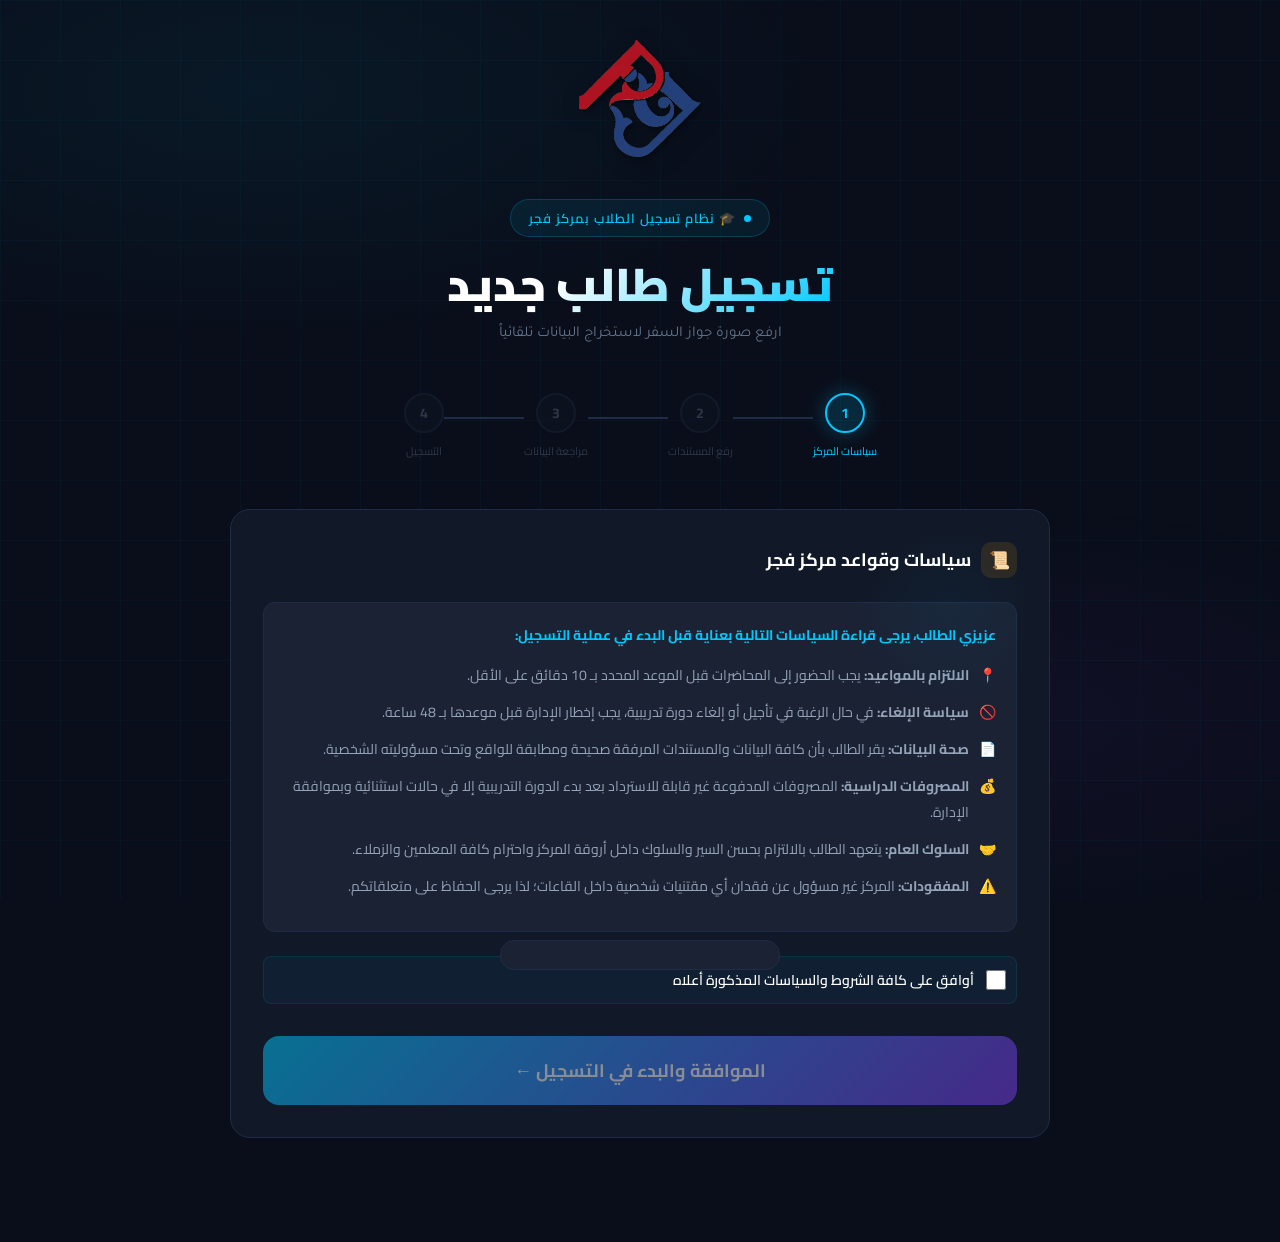
==== static/index.html @ 7e51ecdd "Initial commit: Student registration with Passport OCR" ====
<!DOCTYPE html>
<html lang="ar" dir="rtl">

<head>
  <meta charset="UTF-8">
  <meta name="viewport" content="width=device-width, initial-scale=1.0">
  <title>تسجيل الطلاب — Student Registration</title>
  <link rel="preconnect" href="https://fonts.googleapis.com">
  <link
    href="https://fonts.googleapis.com/css2?family=Cairo:wght@300;400;600;700;900&family=Tajawal:wght@300;400;700&display=swap"
    rel="stylesheet">
  <link rel="stylesheet" href="https://unpkg.com/leaflet@1.9.4/dist/leaflet.css" />
  <script src="https://unpkg.com/leaflet@1.9.4/dist/leaflet.js"></script>
  <style>
    :root {
      --bg: #0a0e1a;
      --surface: #111827;
      --surface2: #1a2234;
      --border: #1e2d45;
      --accent: #00c8ff;
      --accent2: #7c3aed;
      --gold: #f59e0b;
      --success: #10b981;
      --error: #ef4444;
      --text: #e2e8f0;
      --text-muted: #64748b;
      --text-dim: #94a3b8;
    }

    * {
      margin: 0;
      padding: 0;
      box-sizing: border-box;
    }

    body {
      font-family: 'Cairo', sans-serif;
      background: var(--bg);
      color: var(--text);
      min-height: 100vh;
      overflow-x: hidden;
      direction: rtl;
    }

    /* Animated background */
    body::before {
      content: '';
      position: fixed;
      inset: 0;
      background:
        radial-gradient(ellipse 80% 50% at 20% 10%, rgba(0, 200, 255, 0.06) 0%, transparent 60%),
        radial-gradient(ellipse 60% 40% at 80% 80%, rgba(124, 58, 237, 0.06) 0%, transparent 60%);
      pointer-events: none;
      z-index: 0;
    }

    .grid-bg {
      position: fixed;
      inset: 0;
      background-image:
        linear-gradient(rgba(0, 200, 255, 0.03) 1px, transparent 1px),
        linear-gradient(90deg, rgba(0, 200, 255, 0.03) 1px, transparent 1px);
      background-size: 60px 60px;
      pointer-events: none;
      z-index: 0;
    }

    .container {
      position: relative;
      z-index: 1;
      max-width: 860px;
      margin: 0 auto;
      padding: 40px 20px 80px;
    }

    @media (max-width: 600px) {
      .container {
        padding: 20px 15px 40px;
      }
      .header {
        margin-bottom: 30px;
      }
    }

    /* Header */
    .header {
      text-align: center;
      margin-bottom: 50px;
      display: flex;
      flex-direction: column;
      align-items: center;
    }

    .logo-container {
      margin-bottom: 25px;
      position: relative;
    }

    .main-logo {
      width: 150px;
      height: auto;
      object-fit: contain;
      filter: drop-shadow(2px 2px 2px rgba(0, 0, 0, 0.4)) 
              drop-shadow(4px 4px 10px rgba(0, 0, 0, 0.3));
      transition: all 0.3s ease;
    }

    .main-logo:hover {
      transform: scale(1.05);
    }

    .header-badge {
      display: inline-flex;
      align-items: center;
      gap: 8px;
      background: rgba(0, 200, 255, 0.08);
      border: 1px solid rgba(0, 200, 255, 0.2);
      color: var(--accent);
      padding: 6px 18px;
      border-radius: 100px;
      font-size: 13px;
      font-weight: 600;
      letter-spacing: 1px;
      margin-bottom: 20px;
    }

    .header-badge::before {
      content: '';
      width: 7px;
      height: 7px;
      background: var(--accent);
      border-radius: 50%;
      animation: pulse 2s infinite;
    }

    @keyframes pulse {

      0%,
      100% {
        opacity: 1;
        transform: scale(1);
      }

      50% {
        opacity: 0.4;
        transform: scale(1.4);
      }
    }

    .header h1 {
      font-size: clamp(28px, 5vw, 46px);
      font-weight: 900;
      line-height: 1.2;
      background: linear-gradient(135deg, #fff 30%, var(--accent) 100%);
      -webkit-background-clip: text;
      -webkit-text-fill-color: transparent;
      background-clip: text;
      margin-bottom: 12px;
    }

    .header p {
      color: var(--text-muted);
      font-size: 15px;
      font-family: 'Tajawal', sans-serif;
    }

    /* Steps indicator */
    .steps {
      display: flex;
      align-items: center;
      justify-content: center;
      gap: 0;
      margin-bottom: 48px;
    }

    .step {
      display: flex;
      flex-direction: column;
      align-items: center;
      gap: 8px;
      position: relative;
    }

    .step-num {
      width: 40px;
      height: 40px;
      border-radius: 50%;
      display: flex;
      align-items: center;
      justify-content: center;
      font-weight: 700;
      font-size: 14px;
      border: 2px solid var(--border);
      background: var(--surface);
      color: var(--text-muted);
      transition: all 0.4s ease;
      position: relative;
      z-index: 1;
    }

    .step.active .step-num {
      border-color: var(--accent);
      background: rgba(0, 200, 255, 0.15);
      color: var(--accent);
      box-shadow: 0 0 20px rgba(0, 200, 255, 0.3);
    }

    .step.done .step-num {
      border-color: var(--success);
      background: var(--success);
      color: #fff;
    }

    .step.done .step-num::after {
      content: '✓';
    }

    .step-label {
      font-size: 11px;
      color: var(--text-muted);
      white-space: nowrap;
    }

    .step.active .step-label {
      color: var(--accent);
    }

    .step.done .step-label {
      color: var(--success);
    }

    .step-line {
      height: 2px;
      width: 80px;
      background: var(--border);
      margin-bottom: 18px;
      transition: background 0.4s;
    }

    .step-line.done {
      background: var(--success);
    }

    @media (max-width: 600px) {
      .steps {
        margin-bottom: 32px;
        gap: 0;
      }
      .step-line {
        width: 35px;
      }
      .step-num {
        width: 32px;
        height: 32px;
        font-size: 13px;
      }
      .step-label {
        display: none; /* Hide labels on mobile to save space */
      }
      .step-line {
        margin-bottom: 0;
        margin-top: 16px; /* Align with center of step-num */
      }
    }

    /* Cards */
    .card {
      background: var(--surface);
      border: 1px solid var(--border);
      border-radius: 20px;
      padding: 32px;
      margin-bottom: 24px;
      position: relative;
      overflow: hidden;
      display: none;
      animation: fadeUp 0.4s ease;
    }

    @media (max-width: 600px) {
      .card {
        padding: 20px 16px;
        border-radius: 16px;
      }
      .card-title {
        font-size: 16px;
        margin-bottom: 20px;
      }
    }

    .card.active {
      display: block;
    }

    @keyframes fadeUp {
      from {
        opacity: 0;
        transform: translateY(16px);
      }

      to {
        opacity: 1;
        transform: translateY(0);
      }
    }

    .card::before {
      content: '';
      position: absolute;
      top: 0;
      right: 0;
      width: 200px;
      height: 200px;
      background: radial-gradient(ellipse, rgba(0, 200, 255, 0.04), transparent 70%);
      pointer-events: none;
    }

    .card-title {
      font-size: 18px;
      font-weight: 700;
      color: #fff;
      margin-bottom: 24px;
      display: flex;
      align-items: center;
      gap: 10px;
    }

    .card-title .icon {
      width: 36px;
      height: 36px;
      border-radius: 10px;
      display: flex;
      align-items: center;
      justify-content: center;
      font-size: 17px;
    }

    .icon-blue {
      background: rgba(0, 200, 255, 0.12);
    }

    .icon-purple {
      background: rgba(124, 58, 237, 0.15);
    }

    .icon-gold {
      background: rgba(245, 158, 11, 0.12);
    }

    .icon-green {
      background: rgba(16, 185, 129, 0.12);
    }

    /* Upload zones */
    .upload-grid {
      display: grid;
      grid-template-columns: 1fr 1fr;
      gap: 16px;
      margin-bottom: 24px;
    }

    @media (max-width: 600px) {
      .upload-grid {
        grid-template-columns: 1fr;
      }
    }

    .upload-zone {
      border: 2px dashed var(--border);
      border-radius: 16px;
      padding: 28px 20px;
      text-align: center;
      cursor: pointer;
      transition: all 0.3s;
      position: relative;
      overflow: hidden;
    }

    .upload-zone:hover,
    .upload-zone.dragover {
      border-color: var(--accent);
      background: rgba(0, 200, 255, 0.04);
    }

    .upload-zone.uploaded {
      border-color: var(--success);
      border-style: solid;
      background: rgba(16, 185, 129, 0.04);
    }

    .upload-zone input[type=file] {
      position: absolute;
      inset: 0;
      opacity: 0;
      cursor: pointer;
      width: 100%;
      height: 100%;
    }

    .upload-icon {
      font-size: 36px;
      margin-bottom: 10px;
    }

    .upload-title {
      font-weight: 700;
      font-size: 15px;
      color: #fff;
      margin-bottom: 4px;
    }

    .upload-sub {
      font-size: 12px;
      color: var(--text-muted);
    }

    .upload-preview {
      width: 100%;
      max-height: 120px;
      object-fit: cover;
      border-radius: 10px;
      margin-bottom: 8px;
      display: none;
    }

    .upload-zone.uploaded .upload-preview {
      display: block;
    }

    .upload-zone.uploaded .upload-icon {
      display: none;
    }

    .upload-zone.uploaded .upload-title {
      font-size: 13px;
      color: var(--success);
    }

    /* Extract button */
    .btn-extract {
      width: 100%;
      padding: 16px;
      background: linear-gradient(135deg, rgba(0, 200, 255, 0.15), rgba(124, 58, 237, 0.15));
      border: 1px solid rgba(0, 200, 255, 0.3);
      border-radius: 14px;
      color: var(--accent);
      font-family: 'Cairo', sans-serif;
      font-size: 16px;
      font-weight: 700;
      cursor: pointer;
      transition: all 0.3s;
      display: flex;
      align-items: center;
      justify-content: center;
      gap: 10px;
    }

    .btn-extract:hover:not(:disabled) {
      background: linear-gradient(135deg, rgba(0, 200, 255, 0.25), rgba(124, 58, 237, 0.25));
      box-shadow: 0 0 30px rgba(0, 200, 255, 0.2);
      transform: translateY(-1px);
    }

    .btn-extract:disabled {
      opacity: 0.5;
      cursor: not-allowed;
    }

    /* Loading */
    .spinner {
      width: 18px;
      height: 18px;
      border: 2px solid rgba(0, 200, 255, 0.3);
      border-top-color: var(--accent);
      border-radius: 50%;
      animation: spin 0.7s linear infinite;
    }

    @keyframes spin {
      to {
        transform: rotate(360deg);
      }
    }

    /* Form fields */
    .form-grid {
      display: grid;
      grid-template-columns: 1fr 1fr;
      gap: 16px;
    }

    @media (max-width: 600px) {
      .form-grid {
        grid-template-columns: 1fr;
      }
    }

    .form-grid .full {
      grid-column: 1 / -1;
    }

    .field {
      display: flex;
      flex-direction: column;
      gap: 7px;
    }

    .field label {
      font-size: 13px;
      font-weight: 600;
      color: var(--text-dim);
      letter-spacing: 0.3px;
    }

    .field input,
    .field select,
    .field textarea {
      background: var(--surface2);
      border: 1.5px solid var(--border);
      border-radius: 12px;
      padding: 13px 16px;
      color: var(--text);
      font-family: 'Cairo', sans-serif;
      font-size: 14px;
      outline: none;
      transition: all 0.25s;
      direction: rtl;
    }

    .field input:focus,
    .field select:focus,
    .field textarea:focus {
      border-color: var(--accent);
      box-shadow: 0 0 0 3px rgba(0, 200, 255, 0.08);
      background: rgba(0, 200, 255, 0.03);
    }

    .field input.auto-filled {
      border-color: rgba(16, 185, 129, 0.4);
      background: rgba(16, 185, 129, 0.04);
      color: #fff;
    }

    .field input.auto-filled.failed {
      border-color: rgba(239, 68, 68, 0.4) !important;
      background: rgba(239, 68, 68, 0.04) !important;
      box-shadow: 0 0 10px rgba(239, 68, 68, 0.1);
    }

    .field textarea {
      resize: vertical;
      min-height: 80px;
    }

    .field select option {
      background: var(--surface);
    }

    /* Status Indicators - Hidden as per user request */
    .status-indicator {
      display: none !important;
    }

    .field input.valid, 
    .field select.valid, 
    .field textarea.valid {
      border-color: var(--success) !important;
      background: rgba(16, 185, 129, 0.05) !important;
      box-shadow: 0 0 0 3px rgba(16, 185, 129, 0.1) !important;
    }

    .field input.failed, 
    .field select.failed, 
    .field textarea.failed,
    .field input.expired {
      border-color: var(--error) !important;
      background: rgba(239, 68, 68, 0.05) !important;
      box-shadow: 0 0 0 3px rgba(239, 68, 68, 0.1) !important;
    }
    .manual-hint {
      color: var(--error);
      font-size: 11px;
      margin-top: 4px;
      display: none;
      font-weight: 600;
    }
    .failed + .manual-hint, .failed + .field-tag + .manual-hint {
      display: block;
    }

    .field-action-link {
      font-size: 11px;
      color: var(--accent);
      cursor: pointer;
      text-decoration: underline;
      margin-right: 10px;
      font-weight: 600;
      transition: opacity 0.2s;
    }
    .field-action-link:hover { opacity: 0.8; }

    /* Map Modal */
    #map-modal {
      position: fixed;
      inset: 0;
      background: rgba(0,0,0,0.8);
      z-index: 10000;
      display: none;
      align-items: center;
      justify-content: center;
      padding: 20px;
    }
    .map-container {
      width: 100%;
      max-width: 800px;
      height: 80vh;
      background: var(--surface);
      border-radius: 20px;
      border: 1px solid var(--border);
      position: relative;
      overflow: hidden;
    }
    #map { height: 100%; width: 100%; }
    .close-map {
      position: absolute;
      top: 15px;
      left: 15px;
      z-index: 1001;
      background: var(--error);
      color: #fff;
      border: none;
      padding: 8px 16px;
      border-radius: 8px;
      cursor: pointer;
      font-weight: 700;
    }

    @keyframes flashRed {
      0% { box-shadow: 0 0 0 0 rgba(239, 68, 68, 0.4); }
      70% { box-shadow: 0 0 0 10px rgba(239, 68, 68, 0); }
      100% { box-shadow: 0 0 0 0 rgba(239, 68, 68, 0); }
    }

    /* Divider */
    .divider {
      height: 1px;
      background: var(--border);
      margin: 28px 0;
      position: relative;
    }

    .divider span {
      position: absolute;
      top: 50%;
      left: 50%;
      transform: translate(-50%, -50%);
      background: var(--surface);
      padding: 0 14px;
      font-size: 12px;
      color: var(--text-muted);
      white-space: nowrap;
    }

    /* Submit button */
    .btn-submit {
      width: 100%;
      padding: 18px;
      background: linear-gradient(135deg, #00c8ff, #7c3aed);
      border: none;
      border-radius: 16px;
      color: #fff;
      font-family: 'Cairo', sans-serif;
      font-size: 18px;
      font-weight: 700;
      cursor: pointer;
      transition: all 0.3s;
      margin-top: 8px;
      position: relative;
      overflow: hidden;
    }

    .btn-submit::before {
      content: '';
      position: absolute;
      inset: 0;
      background: linear-gradient(135deg, rgba(255, 255, 255, 0.1), transparent);
      opacity: 0;
      transition: opacity 0.3s;
    }

    .btn-submit:hover::before {
      opacity: 1;
    }

    .btn-submit:hover {
      transform: translateY(-2px);
      box-shadow: 0 12px 40px rgba(0, 200, 255, 0.3);
    }

    .btn-submit:disabled {
      opacity: 0.5;
      cursor: not-allowed;
      transform: none;
    }

    /* Toast */
    .toast {
      position: fixed;
      bottom: 30px;
      left: 50%;
      transform: translateX(-50%) translateY(100px);
      background: var(--surface2);
      border: 1px solid var(--border);
      border-radius: 14px;
      padding: 14px 24px;
      display: flex;
      align-items: center;
      gap: 10px;
      font-size: 14px;
      font-weight: 600;
      z-index: 1000;
      transition: transform 0.4s cubic-bezier(0.34, 1.56, 0.64, 1);
      min-width: 280px;
      justify-content: center;
    }

    .toast.show {
      transform: translateX(-50%) translateY(0);
    }

    .toast.success {
      border-color: rgba(16, 185, 129, 0.4);
      color: var(--success);
    }

    .toast.error {
      border-color: rgba(239, 68, 68, 0.4);
      color: var(--error);
    }

    /* Success screen */
    #step-success {
      text-align: center;
      padding: 60px 32px;
    }

    .success-ring {
      width: 100px;
      height: 100px;
      border-radius: 50%;
      border: 3px solid var(--success);
      display: flex;
      align-items: center;
      justify-content: center;
      font-size: 42px;
      margin: 0 auto 28px;
      position: relative;
      box-shadow: 0 0 40px rgba(16, 185, 129, 0.3), inset 0 0 20px rgba(16, 185, 129, 0.05);
      animation: ringPop 0.5s cubic-bezier(0.34, 1.56, 0.64, 1);
    }

    @keyframes ringPop {
      from {
        transform: scale(0);
        opacity: 0;
      }

      to {
        transform: scale(1);
        opacity: 1;
      }
    }

    .success-title {
      font-size: 26px;
      font-weight: 900;
      color: #fff;
      margin-bottom: 10px;
    }

    .success-sub {
      color: var(--text-muted);
      font-size: 18px;
      margin-bottom: 10px;
    }

    .queue-display {
      font-size: 96px;
      font-weight: 900;
      background: linear-gradient(135deg, var(--accent), var(--accent2));
      -webkit-background-clip: text;
      -webkit-text-fill-color: transparent;
      background-clip: text;
      margin: 20px 0;
      text-shadow: 0 10px 40px rgba(0, 200, 255, 0.2);
      font-family: 'Tajawal', sans-serif;
      animation: popIn 0.6s cubic-bezier(0.34, 1.56, 0.64, 1);
    }

    @keyframes popIn {
      0% { transform: scale(0.5); opacity: 0; }
      100% { transform: scale(1); opacity: 1; }
    }

    .code-box {
      background: var(--surface2);
      border: 2px solid rgba(0, 200, 255, 0.25);
      border-radius: 20px;
      padding: 28px;
      display: inline-block;
      margin-bottom: 32px;
      position: relative;
    }

    .code-label {
      font-size: 12px;
      color: var(--text-muted);
      letter-spacing: 2px;
      text-transform: uppercase;
      margin-bottom: 12px;
    }

    .code-value {
      font-size: 38px;
      font-weight: 900;
      font-family: 'Tajawal', monospace;
      background: linear-gradient(135deg, var(--accent), var(--accent2));
      -webkit-background-clip: text;
      -webkit-text-fill-color: transparent;
      background-clip: text;
      letter-spacing: 3px;
    }

    .code-copy {
      position: absolute;
      top: 12px;
      left: 12px;
      background: rgba(0, 200, 255, 0.1);
      border: 1px solid rgba(0, 200, 255, 0.2);
      border-radius: 8px;
      padding: 6px 12px;
      color: var(--accent);
      font-size: 12px;
      cursor: pointer;
      font-family: 'Cairo', sans-serif;
      transition: all 0.2s;
    }

    .code-copy:hover {
      background: rgba(0, 200, 255, 0.2);
    }

    .btn-new {
      padding: 14px 40px;
      background: transparent;
      border: 1.5px solid var(--border);
      border-radius: 14px;
      color: var(--text-dim);
      font-family: 'Cairo', sans-serif;
      font-size: 15px;
      font-weight: 600;
      cursor: pointer;
      transition: all 0.3s;
    }

    .btn-new:hover {
      border-color: var(--accent);
      color: var(--accent);
    }

    /* Alert boxes */
    .alert {
      border-radius: 12px;
      padding: 14px 18px;
      font-size: 13px;
      display: flex;
      align-items: flex-start;
      gap: 10px;
      margin-top: 16px;
    }

    .alert-info {
      background: rgba(0, 200, 255, 0.07);
      border: 1px solid rgba(0, 200, 255, 0.2);
      color: #7dd3fc;
    }

    .alert-error {
      background: rgba(239, 68, 68, 0.07);
      border: 1px solid rgba(239, 68, 68, 0.2);
      color: #fca5a5;
    }

    .alert-success {
      background: rgba(16, 185, 129, 0.07);
      border: 1px solid rgba(16, 185, 129, 0.2);
      color: #6ee7b7;
    }

    /* Back button */
    .btn-back {
      background: transparent;
      border: none;
      color: var(--text-muted);
      font-family: 'Cairo', sans-serif;
      font-size: 14px;
      cursor: pointer;
      display: flex;
      align-items: center;
      gap: 6px;
      margin-bottom: 24px;
      transition: color 0.2s;
    }

    .btn-back:hover {
      color: var(--accent);
    }

    .tip-box {
      background: rgba(245, 158, 11, 0.1);
      border: 1px solid rgba(245, 158, 11, 0.2);
      border-radius: 12px;
      padding: 12px 16px;
      margin-bottom: 24px;
      display: flex;
      gap: 12px;
      align-items: center;
    }

    .tip-box .icon {
      font-size: 20px;
    }

    .tip-box .tip-text {
      font-size: 13px;
      color: #f59e0b;
      line-height: 1.5;
      text-align: right;
      width: 100%;
    }

    .tip-box .tip-text b {
      color: #fff;
      text-shadow: 0 0 10px rgba(245, 158, 11, 0.3);
    }
  </style>
</head>

<body>
  <div class="grid-bg"></div>

  <div class="container">
    <!-- Header -->
    <div class="header">
      <div class="logo-container">
        <img src="/static/logo.png?v=3" alt="مركز فجر" class="main-logo">
      </div>
      <div class="header-badge">🎓 نظام تسجيل الطلاب بمركز فجر</div>
      <h1>تسجيل طالب جديد</h1>
      <p>ارفع صورة جواز السفر لاستخراج البيانات تلقائياً</p>
    </div>

    <!-- Steps -->
    <div class="steps">
      <div class="step active" id="si-1">
        <div class="step-num">1</div>
        <div class="step-label">سياسات المركز</div>
      </div>
      <div class="step-line" id="sl-1"></div>
      <div class="step" id="si-2" style="opacity:.4">
        <div class="step-num">2</div>
        <div class="step-label">رفع المستندات</div>
      </div>
      <div class="step-line" id="sl-2"></div>
      <div class="step" id="si-3" style="opacity:.4">
        <div class="step-num">3</div>
        <div class="step-label">مراجعة البيانات</div>
      </div>
      <div class="step-line" id="sl-3"></div>
      <div class="step" id="si-4" style="opacity:.4">
        <div class="step-num">4</div>
        <div class="step-label">التسجيل</div>
      </div>
    </div>

    <!-- Step 1: Policies -->
    <div class="card active" id="step-policy">
      <div class="card-title">
        <span class="icon icon-gold">📜</span>
        سياسات وقواعد مركز فجر
      </div>
      
      <div style="background: var(--surface2); border: 1px solid var(--border); border-radius: 12px; padding: 20px; margin-bottom: 24px; font-size: 14px; line-height: 1.8; color: var(--text-dim); max-height: 350px; overflow-y: auto;">
        <p style="color: var(--accent); font-weight: 700; margin-bottom: 15px;">عزيزي الطالب، يرجى قراءة السياسات التالية بعناية قبل البدء في عملية التسجيل:</p>
        
        <ul style="list-style: none; padding: 0;">
          <li style="margin-bottom: 12px; display: flex; gap: 10px;">
            <span>📍</span> 
            <span><b>الالتزام بالمواعيد:</b> يجب الحضور إلى المحاضرات قبل الموعد المحدد بـ 10 دقائق على الأقل.</span>
          </li>
          <li style="margin-bottom: 12px; display: flex; gap: 10px;">
            <span>🚫</span> 
            <span><b>سياسة الإلغاء:</b> في حال الرغبة في تأجيل أو إلغاء دورة تدريبية، يجب إخطار الإدارة قبل موعدها بـ 48 ساعة.</span>
          </li>
          <li style="margin-bottom: 12px; display: flex; gap: 10px;">
            <span>📄</span> 
            <span><b>صحة البيانات:</b> يقر الطالب بأن كافة البيانات والمستندات المرفقة صحيحة ومطابقة للواقع وتحت مسؤوليته الشخصية.</span>
          </li>
          <li style="margin-bottom: 12px; display: flex; gap: 10px;">
            <span>💰</span> 
            <span><b>المصروفات الدراسية:</b> المصروفات المدفوعة غير قابلة للاسترداد بعد بدء الدورة التدريبية إلا في حالات استثنائية وبموافقة الإدارة.</span>
          </li>
          <li style="margin-bottom: 12px; display: flex; gap: 10px;">
            <span>🤝</span> 
            <span><b>السلوك العام:</b> يتعهد الطالب بالالتزام بحسن السير والسلوك داخل أروقة المركز واحترام كافة المعلمين والزملاء.</span>
          </li>
          <li style="margin-bottom: 12px; display: flex; gap: 10px;">
            <span>⚠️</span> 
            <span><b>المفقودات:</b> المركز غير مسؤول عن فقدان أي مقتنيات شخصية داخل القاعات؛ لذا يرجى الحفاظ على متعلقاتكم.</span>
          </li>
        </ul>
      </div>

      <div style="display: flex; align-items: center; gap: 12px; margin-bottom: 24px; padding: 10px; background: rgba(0, 200, 255, 0.05); border-radius: 8px; border: 1px solid rgba(0, 200, 255, 0.1);">
        <input type="checkbox" id="policy-check" style="width: 20px; height: 20px; cursor: pointer;" onchange="document.getElementById('btn-agree').disabled = !this.checked">
        <label for="policy-check" style="font-size: 14px; color: #fff; cursor: pointer; font-weight: 600;">أوافق على كافة الشروط والسياسات المذكورة أعلاه</label>
      </div>

      <button class="btn-submit" id="btn-agree" onclick="goToUpload()" disabled>
        الموافقة والبدء في التسجيل ←
      </button>
    </div>

    <!-- Step 2: Upload -->
    <div class="card" id="step-upload">
      <div class="card-title">
        <button class="btn-back" onclick="goBackToPolicy()" style="margin-bottom:0; margin-left:15px; padding:0">←</button>
        <span class="icon icon-blue">📎</span>
        رفع المستندات
      </div>

      <div class="upload-grid">
        <!-- Passport upload -->
        <div class="upload-zone" id="zone-passport">
          <input type="file" id="passport-input" accept="image/*" onchange="handleUpload(this,'passport')">
          <img class="upload-preview" id="passport-preview" src="" alt="">
          <div class="upload-icon">🛂</div>
          <div class="upload-title">جواز السفر</div>
          <div class="upload-sub">جميع صيغ الصور مدعومة — انقر أو اسحب الصورة</div>
        </div>

        <!-- ID upload -->
        <div class="upload-zone" id="zone-id">
          <input type="file" id="id-input" accept="image/*" onchange="handleUpload(this,'id')">
          <img class="upload-preview" id="id-preview" src="" alt="">
          <div class="upload-icon">🪪</div>
          <div class="upload-title">صورة الإقامة *</div>
          <div class="upload-sub">جميع صيغ الصور مدعومة — انقر أو اسحب الصورة</div>
        </div>
      </div>

      <button class="btn-extract" id="btn-extract" onclick="extractData()" disabled>
        <span id="extract-icon">⚡</span>
        <span id="extract-text">استخراج البيانات تلقائياً</span>
      </button>

      <div class="alert alert-info" style="margin-top:20px">
        ℹ️ سيتم استخراج بياناتك تلقائياً من جواز السفر باستخدام تقنية OCR وتحليل MRZ
      </div>
    </div>

    <!-- Step 3: Review & Complete -->
    <div class="card" id="step-review">
      <button class="btn-back" onclick="goBack()">← رجوع</button>

      <div class="tip-box">
        <span class="icon">💡</span>
        <div class="tip-text">
          <strong>نصيحة لتسريع التسجيل:</strong>
          صور الجواز في إضاءة جيدة <b>بدون فلاش</b>، وتأكد من ظهور الأركان الأربعة بوضوح.
        </div>
      </div>

      <!-- Auto-filled data -->
      <div class="card-title">
        <span class="icon icon-green">✅</span>
        البيانات المستخرجة تلقائياً
      </div>

      <div class="form-grid">
        <div class="field full">
          <label>الإسم بالكامل من الجواز (Full Name from Passport)</label>
          <input type="text" id="f-fullname" placeholder="—" oninput="validateField(this)">
          <span class="field-tag" id="tag-name" style="display:none">✓ مستخرج تلقائياً</span>
        </div>
        <div class="field">
          <label>رقم الجواز</label>
          <input type="text" id="f-passport" placeholder="—" oninput="validateField(this)">
          <span class="field-tag" id="tag-passport" style="display:none">✓ مستخرج تلقائياً</span>
          <div class="manual-hint">⚠️ لم يتم التعرف عليه.. يرجى الإدخال يدوياً</div>
        </div>
        <div class="field">
          <label>الجنسية (كما في أودوو) *</label>
          <select id="f-nationality" onchange="validateField(this)" required>
            <option value="">— جاري تحميل الجنسيات... —</option>
          </select>
          <span class="field-tag" id="tag-nat" style="display:none">✓ تم الربط من الجواز</span>
          <div class="manual-hint">⚠️ لم يتم التعرف عليها.. يرجى الاختيار يدوياً</div>
        </div>
        <div class="field">
          <label>تاريخ الميلاد *</label>
          <input type="date" id="f-dob" onchange="validateField(this)" required>
          <span class="field-tag" id="tag-dob" style="display:none">✓ مستخرج تلقائياً</span>
          <div class="manual-hint">⚠️ يرجى الإدخال يدوياً</div>
        </div>
        <div class="field">
          <label>تاريخ انتهاء الجواز *</label>
          <input type="date" id="f-expiry" onchange="validateField(this)" required>
          <span class="field-tag" id="tag-exp" style="display:none">✓ مستخرج تلقائياً</span>
          <div class="manual-hint">⚠️ يرجى الإدخال يدوياً</div>
        </div>
      </div>

      <div class="divider"><span>أكمل البيانات التالية بنفسك</span></div>

      <!-- Manual fields -->
      <div class="card-title" style="margin-bottom:20px">
        <span class="icon icon-purple">✏️</span>
        بيانات إضافية
      </div>

      <div class="form-grid">
        <div class="field full">
          <label>الإسم باللغة العربية *</label>
          <input type="text" id="f-name-arabic" placeholder="أدخل اسمك بالكامل باللغة العربية" oninput="validateField(this)" required>
        </div>
        <div class="field">
          <label>الجنس *</label>
          <select id="f-gender" onchange="validateField(this)" required>
            <option value="">— اختر الجنس —</option>
            <option value="male">ذكر (Male)</option>
            <option value="female">أنثى (Female)</option>
          </select>
        </div>
        <div class="field">
          <label>رقم التليفون *</label>
          <input type="tel" id="f-phone" placeholder="01XXXXXXXXX" oninput="validateField(this)">
        </div>
        <div class="field">
          <label>رقم الواتساب</label>
          <input type="tel" id="f-whatsapp" placeholder="01XXXXXXXXX (لو مختلف)" oninput="validateField(this)">
        </div>
        <div class="field full">
          <label>البريد الإلكتروني *</label>
          <input type="email" id="f-email" placeholder="example@email.com" dir="ltr" oninput="validateField(this)" required>
        </div>
        <div class="field full">
          <div style="display:flex; justify-content: space-between; align-items: center; margin-bottom: 8px;">
            <label style="margin-bottom:0">العنوان بالكامل (في مصر) *</label>
            <div style="display:flex; gap:10px">
              <span class="field-action-link" onclick="getGPSLocation(event)">📍 موقعي</span>
              <span class="field-action-link" onclick="openMapModal()">🗺️ الخريطة</span>
            </div>
          </div>
          <textarea id="f-address" placeholder="المحافظة، المدينة، الشارع..." oninput="validateField(this)" required></textarea>
        </div>
      </div>

      <button type="button" class="btn-submit" id="next-2" onclick="submitForm(event)">
        💾 حفظ وتسجيل البيانات
      </button>
    </div>

    <!-- Step 4: Success -->
    <div class="card" id="step-success-card">
      <div id="step-success">
        <div class="success-ring">🎉</div>
        <div class="success-title">تم التسجيل بنجاح!</div>
        <div class="success-sub">رقم الانتظار الخاص بك هو:</div>
        <div id="student-queue-num" class="queue-display">---</div>
      </div>

      <br>
      <button class="btn-new" onclick="resetForm()">+ تسجيل طالب جديد</button>
    </div>
  </div>
  </div>

  <!-- Toast -->
  <div class="toast" id="toast"></div>

  <!-- Map Modal HTML -->
  <div id="map-modal">
    <div class="map-container">
      <button class="close-map" onclick="closeMapModal()">إغلاق الخريطة ✖</button>
      <div id="map"></div>
    </div>
  </div>

  <script>
    let passportUploaded = false;
    let idUploaded = false;
    let extractedData = {};
    let studentCode = '';
    let passportFileName = '';
    let idFileName = '';

    function validateField(el) {
      const id = el.id;
      const val = el.value.trim();
      
      let isValid = val.length > 0;
      if (val.includes('<') || val.includes('|') || val.includes('None') || val.includes('手')) {
        isValid = false;
      }

      if (isValid) {
        el.classList.remove('failed');
        el.classList.add('valid');
        // إخفاء التاج لو المستخدم عدل يدوي
        const tag = el.parentElement.querySelector('.field-tag');
        if (tag) tag.style.display = 'none';
      } else {
        el.classList.remove('valid');
        if (val.length > 0) el.classList.add('failed');
        else el.classList.remove('failed'); // مسح الأحمر لو الحقل فاضي عشان الـ hint يختفي مؤقتاً أو يظهر حسب الحالة
      }
      checkFormReady();
    }

    function checkFormReady() {
      const mandatory = [
        'f-fullname', 'f-passport', 'f-nationality', 'f-dob', 'f-expiry', 
        'f-name-arabic', 'f-phone', 'f-email', 'f-address', 'f-gender'
      ];
      let allGood = true;
      mandatory.forEach(id => {
        const el = document.getElementById(id);
        const val = el ? el.value.trim() : '';
        
        // إذا كان الحقل فارغاً وهو إجباري، نعتبره خطأ
        if (!val || (el && el.classList.contains('failed'))) {
          allGood = false;
        }
      });
      const btn = document.getElementById('next-2');
      if (btn) btn.disabled = !allGood;
    }

    // ─── Upload handlers ───────────────────────────────────────
    function handleUpload(input, type) {
      const file = input.files[0];
      if (!file) return;

      const zone = document.getElementById(`zone-${type}`);
      const preview = document.getElementById(`${type}-preview`);
      const reader = new FileReader();

      reader.onload = e => {
        preview.src = e.target.result;
        zone.classList.add('uploaded');
        zone.querySelector('.upload-title').textContent =
          type === 'passport' ? '✓ جواز السفر جاهز' : '✓ صورة الإقامة جاهزة';
        zone.querySelector('.upload-sub').textContent = file.name;
      };
      reader.readAsDataURL(file);

      if (type === 'passport') {
        passportUploaded = true;
      } else if (type === 'id') {
        idUploaded = true;
      }

      if (passportUploaded && idUploaded) {
        document.getElementById('btn-extract').disabled = false;
      }
    }

    // Drag & drop
    ['passport', 'id'].forEach(type => {
      const zone = document.getElementById(`zone-${type}`);
      zone.addEventListener('dragover', e => { e.preventDefault(); zone.classList.add('dragover'); });
      zone.addEventListener('dragleave', () => zone.classList.remove('dragover'));
      zone.addEventListener('drop', e => {
        e.preventDefault();
        zone.classList.remove('dragover');
        const input = document.getElementById(`${type}-input`);
        input.files = e.dataTransfer.files;
        handleUpload(input, type);
      });
    });

    // ─── Extract data ───────────────────────────────────────────
    async function extractData() {
      const passportFile = document.getElementById('passport-input').files[0];
      const idFile = document.getElementById('id-input').files[0];
      if (!passportFile || !idFile) {
        showToast('❗ يرجى رفع جواز السفر وصورة الإقامة أولاً', 'error');
        return;
      }

      // Show loading
      const btn = document.getElementById('btn-extract');
      btn.disabled = true;
      btn.innerHTML = '<div class="spinner"></div> جاري الرفع والتحليل...';

      try {
        const formData = new FormData();
        formData.append('file', passportFile);
        formData.append('id_file', idFile);

        const res = await fetch('/api/extract-passport', { method: 'POST', body: formData });
        const data = await res.json();

        if (data.success) {
          extractedData = data;
          passportFileName = data.file_name;
          idFileName = data.id_file_name;
          fillForm(data);
          goToReview();
          showToast('✅ تم الرفع واستخراج البيانات!', 'success');
        } else {
          passportFileName = data.file_name;
          idFileName = data.id_file_name;
          showToast('⚠️ ' + (data.error || 'لم يتم التعرف على MRZ'), 'error');
          goToReview();
        }
      } catch (err) {
        showToast('❌ خطأ في الاتصال بالسيرفر', 'error');
        console.error(err);
      } finally {
        btn.disabled = false;
        btn.innerHTML = '<span>⚡</span> <span>استخراج البيانات تلقائياً</span>';
      }
    }

    // ─── مطابقة الجنسية بالـ Code (مشتركة بين fillForm و applyNationalityIfExtracted) ───
    function applyNationalityCode(selectEl, code2) {
      if (!code2) return false;
      const upper = code2.toUpperCase();
      for (let option of selectEl.options) {
        if ((option.getAttribute('data-code') || '').toUpperCase() === upper) {
          selectEl.value = option.value;
          selectEl.classList.add('auto-filled', 'valid');
          selectEl.classList.remove('failed');
          return true;
        }
      }
      return false;
    }

    function fillForm(data) {
      const fullName = ((data.given_names || '') + ' ' + (data.surname || '')).trim();
      const nameEl = document.getElementById('f-fullname');
      const nameTag = document.getElementById('tag-name');
      const nameBad = data.name_unreliable === true || data.extract_quality === 'low';

      if (fullName && !fullName.includes('يرجى كتابة') && !nameBad) {
        nameEl.value = fullName;
        nameEl.classList.add('auto-filled', 'valid');
        nameTag.style.display = 'flex';
        translateNameToArabic(true);
      } else {
        if (nameBad) {
          nameEl.value = '';
          const arEl = document.getElementById('f-name-arabic');
          if (arEl) arEl.value = '';
          if (fullName) showToast('⚠️ الاسم المستخرج غير موثوق — أدخل الاسم يدويًا من الجواز', 'error');
        }
        nameEl.classList.add('failed');
        nameTag.style.display = 'none';
      }

      const map = {
        'f-passport': 'passport_number',
        'f-nationality': 'nationality',
        'f-dob': 'birth_date',
        'f-expiry': 'expiry_date'
      };

      for (const [fieldId, key] of Object.entries(map)) {
        const val = data[key] || '';
        const el = document.getElementById(fieldId);
        if (!el) continue;

        if (fieldId === 'f-nationality') {
            const found = applyNationalityCode(el, data.nationality_code2);
            if (!found) {
                el.classList.add('failed');
                el.classList.remove('valid', 'auto-filled');
            }
        } else if (val && !val.includes('يرجى') && !val.includes('Write') && !val.includes('Manual')) {
          // التواريخ تصل بصيغة YYYY-MM-DD|EXPIRED أو YYYY-MM-DD
          let finalVal = val;
          let isExpired = false;
          
          if (val.includes('|EXPIRED')) {
              finalVal = val.split('|')[0];
              isExpired = true;
          }

          el.value = finalVal;
          
          if (el.type === 'date' && el.value !== finalVal) {
              el.classList.add('failed');
              el.classList.remove('valid', 'auto-filled');
              el.value = '';
          } else {
              el.classList.add('auto-filled', 'valid');
              el.classList.remove('failed');
              
              // إظهار تنبيه إذا كان منتهي الصلاحية
              if (isExpired && fieldId === 'f-expiry') {
                  const warning = document.createElement('div');
                  warning.className = 'error-msg';
                  warning.style.color = '#ff4d4d';
                  warning.style.fontSize = '0.8rem';
                  warning.style.marginTop = '5px';
                  warning.style.fontWeight = '600';
                  warning.id = 'expiry-warning';
                  warning.innerHTML = '<i class="fas fa-exclamation-triangle"></i> عذراً، هذا الجواز منتهي الصلاحية!';
                  
                  // إزالة أي تحذير قديم
                  const old = el.parentNode.querySelector('#expiry-warning');
                  if (old) old.remove();
                  
                  el.parentNode.appendChild(warning);
                  
                  // تحويل الخانة للون الأحمر (expired) دون إظهار "يرجى الإدخال يدوياً"
                  el.classList.remove('valid');
                  el.classList.add('expired');
              }
          }
        } else {
          el.value = '';
          el.classList.add('failed');
          el.classList.remove('valid', 'auto-filled');
        }
      }

      // ─── الجنس من الجواز تلقائياً ─────────────────────────────
      const gEl = document.getElementById('f-gender');
      if (data.gender) {
        const g = data.gender.trim().toUpperCase();
        const genderVal = (g === 'M' || g === 'MALE')   ? 'male'
                        : (g === 'F' || g === 'FEMALE') ? 'female'
                        : '';
        if (genderVal) {
          gEl.value = genderVal;
          gEl.classList.add('auto-filled', 'valid');
          gEl.classList.remove('failed');
        } else {
          gEl.classList.add('failed');
        }
      } else {
        // لا توجد بيانات جنس من الجواز — اتركه للمستخدم (بدون أحمر)
        gEl.classList.remove('failed', 'valid', 'auto-filled');
      }
      checkFormReady();
    }

    // ─── Navigation ─────────────────────────────────────────────
    function goToUpload() {
      document.getElementById('step-policy').classList.remove('active');
      document.getElementById('step-upload').classList.add('active');

      document.getElementById('si-1').classList.add('done');
      document.getElementById('si-1').classList.remove('active');
      document.getElementById('si-2').style.opacity = '1';
      document.getElementById('si-2').classList.add('active');
      document.getElementById('sl-1').classList.add('done');
      window.scrollTo({ top: 0, behavior: 'smooth' });
    }

    function goBackToPolicy() {
      document.getElementById('step-upload').classList.remove('active');
      document.getElementById('step-policy').classList.add('active');
      
      document.getElementById('si-1').classList.remove('done');
      document.getElementById('si-1').classList.add('active');
      document.getElementById('si-2').style.opacity = '0.4';
      document.getElementById('si-2').classList.remove('active');
      document.getElementById('sl-1').classList.remove('done');
      window.scrollTo({ top: 0, behavior: 'smooth' });
    }

    function goToReview() {
      document.getElementById('step-upload').classList.remove('active');
      document.getElementById('step-review').classList.add('active');

      document.getElementById('si-2').classList.add('done');
      document.getElementById('si-2').classList.remove('active');
      document.getElementById('si-3').style.opacity = '1';
      document.getElementById('si-3').classList.add('active');
      document.getElementById('sl-2').classList.add('done');
      window.scrollTo({ top: 0, behavior: 'smooth' });
    }

    function goBack() {
      document.getElementById('step-review').classList.remove('active');
      document.getElementById('step-upload').classList.add('active');
      
      document.getElementById('si-2').classList.remove('done');
      document.getElementById('si-2').classList.add('active');
      document.getElementById('si-3').style.opacity = '0.4';
      document.getElementById('si-3').classList.remove('active');
      document.getElementById('sl-2').classList.remove('done');
      window.scrollTo({ top: 0, behavior: 'smooth' });
    }

    // ─── Submit form ────────────────────────────────────────────
    async function submitForm(e) {
      if (e) e.preventDefault();
      const mandatory = [
        { id: 'f-fullname', name: 'الإسم بالكامل من الجواز' },
        { id: 'f-passport', name: 'رقم الجواز' },
        { id: 'f-nationality', name: 'الجنسية' },
        { id: 'f-dob', name: 'تاريخ الميلاد' },
        { id: 'f-expiry', name: 'تاريخ انتهاء الجواز' },
        { id: 'f-name-arabic', name: 'الإسم باللغة العربية' },
        { id: 'f-gender', name: 'الجنس' },
        { id: 'f-phone', name: 'رقم التليفون' },
        { id: 'f-email', name: 'البريد الإلكتروني' },
        { id: 'f-address', name: 'العنوان' }
      ];

      for (let field of mandatory) {
          const el = document.getElementById(field.id);
          const val = el ? el.value.trim() : '';
          if (!val || (el && el.classList.contains('failed'))) {
              showToast(`❗ يرجى التأكد من حقل: ${field.name}`, 'error');
              if (el) {
                  el.classList.add('failed');
                  el.focus();
                  el.scrollIntoView({ behavior: 'smooth', block: 'center' });
              }
              return;
          }
      }

      if (!idFileName) { showToast('❗ يرجى رفع صورة الإقامة', 'error'); return; }

      const btn = document.getElementById('next-2');
      btn.disabled = true;
      btn.textContent = 'جاري الحفظ...';

      // استخراج اللقب والأسماء من حقل الإسم بالكامل (تقريبي)
      const fullNameParts = document.getElementById('f-fullname').value.trim().split(' ');
      const surname = fullNameParts.length > 0 ? fullNameParts[fullNameParts.length - 1] : '';
      const givenNames = fullNameParts.length > 1 ? fullNameParts.slice(0, -1).join(' ') : fullNameParts[0] || '';

      const payload = {
        surname: surname,
        given_names: givenNames,
        passport_number: document.getElementById('f-passport').value,
        nationality: document.getElementById('f-nationality').value,
        birth_date: document.getElementById('f-dob').value,
        expiry_date: document.getElementById('f-expiry').value,
        phone: document.getElementById('f-phone').value,
        whatsapp: document.getElementById('f-whatsapp').value,
        email: document.getElementById('f-email').value,
        name_arabic: document.getElementById('f-name-arabic').value,
        address: document.getElementById('f-address').value,
        gender: document.getElementById('f-gender').value,
        photo_passport: passportFileName,
        photo_id: idFileName
      };

      try {
        const res = await fetch('/api/register', {
          method: 'POST',
          headers: { 'Content-Type': 'application/json' },
          body: JSON.stringify(payload)
        });

        // التحقق من أن الـ response وصل صح
        if (!res.ok) {
          const errData = await res.json().catch(() => ({}));
          showToast(`❌ ${errData.error || ('خطأ ' + res.status)}`, 'error');
          btn.disabled = false;
          btn.textContent = 'حفظ وتسجيل البيانات';
          return;
        }

        let data;
        try {
          data = await res.json();
        } catch (jsonErr) {
          showToast('❌ خطأ في قراءة رد السيرفر', 'error');
          console.error('JSON Parse Error:', jsonErr);
          return;
        }

        if (data && data.success) {
          studentCode = data.student_code;
          document.getElementById('student-queue-num').textContent = data.queue_number || data.student_code || '---';
          showStep4();
        } else {
          showToast('❌ ' + (data.error || 'حدث خطأ غير معروف'), 'error');
        }
      } catch (err) {
        // هنا بس لو في مشكلة شبكة حقيقية (السيرفر مش شغال أصلاً)
        console.error('Network Error:', err);
        showToast('❌ تعذر الوصول للسيرفر — تأكد أن التطبيق شغال', 'error');
      } finally {
        btn.disabled = false;
        btn.textContent = '💾 حفظ وتسجيل البيانات';
      }
    }

    function showStep4() {
      document.getElementById('step-review').classList.remove('active');
      document.getElementById('step-success-card').classList.add('active');
      
      document.getElementById('si-3').classList.add('done');
      document.getElementById('si-3').classList.remove('active');
      document.getElementById('si-4').style.opacity = '1';
      document.getElementById('si-4').classList.add('done');
      document.getElementById('sl-3').classList.add('done');
      window.scrollTo({ top: 0, behavior: 'smooth' });
    }

    function copyCode() {
      navigator.clipboard.writeText(studentCode)
        .then(() => showToast('✅ تم نسخ الرقم!', 'success'));
    }

    function resetForm() {
      location.reload();
    }

    // ─── Toast ───────────────────────────────────────────────────
    function showToast(msg, type = 'info') {
      const t = document.getElementById('toast');
      t.textContent = msg;
      t.className = `toast ${type} show`;
      setTimeout(() => t.classList.remove('show'), 3500);
    }

    // ─── Map Logic ─────────────────────────────────────────────
    let leafletMap = null;
    let mapMarker = null;

    function openMapModal() {
      document.getElementById('map-modal').style.display = 'flex';
      if (!leafletMap) {
        // إنشاء الخريطة لأول مرة متمركزة في القاهرة
        leafletMap = L.map('map').setView([30.0444, 31.2357], 13);
        L.tileLayer('https://{s}.tile.openstreetmap.org/{z}/{x}/{y}.png', {
          attribution: '© OpenStreetMap'
        }).addTo(leafletMap);

        leafletMap.on('click', async (e) => {
          const { lat, lng } = e.latlng;
          if (mapMarker) mapMarker.setLatLng(e.latlng);
          else mapMarker = L.marker(e.latlng).addTo(leafletMap);

          try {
            const res = await fetch(`https://nominatim.openstreetmap.org/reverse?format=jsonv2&lat=${lat}&lon=${lng}&accept-language=ar`);
            const data = await res.json();
            if (data && data.display_name) {
              document.getElementById('f-address').value = data.display_name;
              validateField(document.getElementById('f-address'));
              showToast('✅ تم تحديد العنوان من الخريطة');
              setTimeout(closeMapModal, 1500); // إغلاق تلقائي بعد ثانية ونصف
            }
          } catch(err) {
            showToast('❌ فشل جلب العنوان', 'error');
          }
        });
      } else {
        // تحديث الحجم لو كان تم إنشاؤها مسبقاً
        setTimeout(() => leafletMap.invalidateSize(), 200);
      }
    }

    function closeMapModal() {
      document.getElementById('map-modal').style.display = 'none';
    }

    // ─── GPS & Translation ────────────────────────────────────
    // ─── قاموس محلي للأسماء الشائعة في جوازات السفر ─────────────────────────
    const NAME_DICT = {
      // أسماء ذكور شائعة
      'ABDELFATTAH':'عبد الفتاح','ABDELRAHMAN':'عبد الرحمن','ABDULRAHMAN':'عبد الرحمن',
      'ABDELAZIZ':'عبد العزيز','ABDULAZIZ':'عبد العزيز','ABDELHAMID':'عبد الحميد',
      'ABDELKARIM':'عبد الكريم','ABDULKARIM':'عبد الكريم','ABDELMALIK':'عبد الملك',
      'ABDELWAHAB':'عبد الوهاب','ABDELNASSER':'عبد الناصر','ABDELSALAM':'عبد السلام',
      'ABDALLA':'عبد الله','ABDALLAH':'عبد الله','ABDUALLAH':'عبد الله','ABULLAH':'عبد الله',
      'ABDULAH':'عبد الله','ABDULLAH':'عبد الله','AHMED':'أحمد','AHMAD':'أحمد',
      'AHMED':'أحمد','MUHAMMED':'محمد','MUHAMMAD':'محمد','MOHAMMED':'محمد','MOHAMAD':'محمد',
      'MOHAMED':'محمد','ALI':'علي','OMAR':'عمر','UMAR':'عمر','YOUSSEF':'يوسف',
      'YUSUF':'يوسف','YOUSEF':'يوسف','IBRAHIM':'إبراهيم','ISMAIL':'إسماعيل',
      'ISMAEL':'إسماعيل','MUSTAFA':'مصطفى','MOSTAFA':'مصطفى','HASSAN':'حسن',
      'HUSSEIN':'حسين','HUSAIN':'حسين','HOSSEIN':'حسين','KHALED':'خالد','KHALID':'خالد',
      'SAMIR':'سامر','SAMER':'سامر','TAREK':'طارق','TARIQ':'طارق','WALID':'وليد',
      'WAEL':'وائل','HANY':'هاني','HANI':'هاني','SHERIF':'شريف','SHARIF':'شريف',
      'KAREEM':'كريم','KARIM':'كريم','NASSER':'ناصر','NASER':'ناصر','OSAMA':'أسامة',
      'USAMA':'أسامة','HAMID':'حامد','FATHY':'فتحي','FATHI':'فتحي','SALAH':'صلاح',
      'SALEH':'صالح','SALIH':'صالح','ADEL':'عادل','AMGAD':'أمجد','AMJAD':'أمجد',
      'ASHRAF':'أشرف','EHAB':'إيهاب','EMAD':'عماد','ESSAM':'عصام','AYMAN':'أيمن',
      'HAZEM':'حازم','HAZIM':'حازم','HISHAM':'هشام','HESHAM':'هشام','MAHER':'ماهر',
      'MAHMOUD':'محمود','MAHMOOD':'محمود','MAGDY':'مجدي','MAGDI':'مجدي','MAGED':'ماجد',
      'MAJED':'ماجد','NABIL':'نبيل','RAAFAT':'رأفت','RAMADAN':'رمضان','RAMZY':'رامز',
      'SAAD':'سعد','SAMY':'سامي','SAMI':'سامي','TAMER':'تامر','WISSAM':'وسام',
      'YASSER':'ياسر','YASIR':'ياسر','ZIAD':'زياد','ZIYAD':'زياد',
      // أسماء إناث شائعة
      'FATIMA':'فاطمة','FATHIA':'فاطمة','AISHA':'عائشة','AYSHA':'عائشة',
      'MARIAM':'مريم','MARYAM':'مريم','NOUR':'نور','NUR':'نور','SARAH':'سارة',
      'SARA':'سارة','HANA':'هناء','HANAA':'هناء','DINA':'دينا','RANIA':'رانيا',
      'RANA':'رنا','HEBA':'هبة','MONA':'منى','NADIA':'نادية','NADYA':'نادية',
      'AMIRA':'أميرة','AMIR':'أمير','NOHA':'نها','EMAN':'إيمان','IMAN':'إيمان',
      'REEM':'ريم','RIHAM':'ريهام','YASMINE':'ياسمين','SHAIMAA':'شيماء','SHAIMA':'شيماء',
      'DOAA':'دعاء','DUA':'دعاء','GHADA':'غادة','ABEER':'عبير','ASMAA':'أسماء',
      'ASMA':'أسماء','LOBNA':'لبنى','LUBNA':'لبنى','MANAR':'منار','MAYSA':'ميساء',
      'NAGWA':'نجوى','NAGLAA':'نجلاء','NIHAL':'نهال','RADWA':'ردوى','SAMIA':'سامية',
      'SUHA':'سها','WAFAA':'وفاء','WAFA':'وفاء',
      // ألقاب / كنى شائعة
      'ALBURHAN':'البرهان','AL-BURHAN':'البرهان','EL-BURHAN':'البرهان',
      'ALAMIN':'الأمين','EL-AMIN':'الأمين','ELSAYED':'السيد','EL-SAYED':'السيد',
      'ELSAID':'السعيد','EL-SAID':'السعيد','ELSHAFEI':'الشافعي','ELSHAMY':'الشامي',
      'ELARABY':'العربي','ELARABIEH':'العربي',
      // أسماء إضافية شائعة في الجوازات
      'MANSOUR':'منصور','MANSOURA':'منصورة','MOHSEN':'محسن','MOHSENA':'محسنة',
      'HAMZA':'حمزة','HAMZAH':'حمزة','HUDA':'هدى','HOUDA':'هدى','SULEIMAN':'سليمان',
      'SULAIMAN':'سليمان','SOLIMAN':'سليمان','BADR':'بدر','BADRA':'بدرة',
      'MARWA':'مروة','MARWAH':'مروة','MERYAM':'مريم','MERI':'مريم',
      'HATEM':'حاتم','HATIM':'حاتم','ADNAN':'عدنان','AYMAN':'أيمن',
      'BILAL':'بلال','BILEL':'بلال','FAISAL':'فيصل','FAYSAL':'فيصل',
      'HAYTHAM':'هيثم','HAITHAM':'هيثم','HAZEM':'حازم','HAZIM':'حازم',
      'KAMAL':'كمال','KEMAL':'كمال','LOTFI':'لطفي','LUTFI':'لطفي',
      'MOUNIR':'منير','MUNIR':'منير','OUSSAMA':'أسامة','OSSAMA':'أسامة',
      'RACHID':'رشيد','RASHID':'رشيد','REDA':'رضا','RIDHA':'رضا',
      'RIDA':'رضا','SABRI':'صبري','SAMEH':'سامح','SAMER':'سامر',
      'SOHAIR':'سهير','SOHEIR':'سهير','SUHAIR':'سهير','TAHIR':'طاهر',
      'TAHER':'طاهر','WAHID':'وحيد','WAHEED':'وحيد','WAIL':'وائل',
      'WISSAM':'وسام','YEHIA':'يحيى','YAHIA':'يحيى','YAHYA':'يحيى',
      'ZINEB':'زينب','ZEINAB':'زينب','ZAYNAB':'زينب','ZAKI':'زكي',
      'ZAKARIA':'زكريا','ZECHARIAH':'زكريا','LAYLA':'ليلى','LEILA':'ليلى',
      'LINA':'لينا','LEENA':'لينا','LAILA':'ليلى','LOUBNA':'لبنى',
      'MAHA':'مها','MAHER':'ماهر','MANAR':'منار','MAYADA':'ميادة',
      'MONTASER':'منتصر','MUNTASIR':'منتصر','NADA':'ندى','NAHED':'ناهد',
      'NAHLA':'نهلة','NAIMAH':'نعيمة','NIVIN':'نيفين','NIVEEN':'نيفين',
      'NADA':'ندى','NADIA':'نادية',      'SIHAM':'سهام','SOHILA':'سهيلة',
      'SUDANESE':'سوداني','SUDANI':'سوداني',
      // أسماء إضافية من الجواز المصري (Case 2)
      'RAAFAT':'رأفت','RAFAT':'رأفت','FATH':'فتح','HASSANIN':'حسانين','HASSANEIN':'حسانين',
      'MOHAMED':'محمد','MOHAMMAD':'محمد','MOHAMAD':'محمد','MUHAMMAD':'محمد',
    };

    // ─── محرك Transliteration حرف بحرف (لأسماء الجوازات اللاتينية) ────────────
    function transliterateChars(w) {
      if (!w) return '';
      const VOWELS = new Set(['A','E','I','O','U']);

      // التحقق من نهايات خاصة أولاً
      let suffix = '';
      if (/AH$|EH$/i.test(w)) { suffix = 'ة'; w = w.slice(0,-2); }
      else if (/[^AEIOU]A$/i.test(w) && w.length > 2) { suffix = 'ى'; w = w.slice(0,-1); }

      // دمج الحروف المتكررة (HASSAN→HASAN, FATIMA→FATIMA)
      w = w.replace(/([B-DF-HJ-NP-TV-Z])\1+/gi, '$1');

      // خريطة ثنائية الحروف (مرتبة: الأطول أولاً)
      const DI = [
        ['SH','ش'],['KH','خ'],['GH','غ'],['DH','ذ'],['TH','ث'],
        ['AA','ا'],['EE','ي'],['OO','و'],['OW','و'],
        ['AW','ا'],['AY','اي'],['AI','اي'],
      ];
      // خريطة الحرف الواحد
      const SI = {
        A:'ا',B:'ب',C:'ك',D:'د',E:'',F:'ف',G:'ج',H:'ح',I:'ي',J:'ج',
        K:'ك',L:'ل',M:'م',N:'ن',O:'و',P:'ب',Q:'ق',R:'ر',S:'س',T:'ت',
        U:'و',V:'ف',W:'و',X:'كس',Y:'ي',Z:'ز',
      };

      let res = ''; let i = 0; const L = w.length;
      // معالجة الحرف الأول: لو حرف علة → أ/إ
      if (i < L && VOWELS.has(w[i].toUpperCase())) {
        res += (['I','E'].includes(w[i].toUpperCase())) ? 'إ' : 'أ';
        i++;
      }

      while (i < L) {
        const ch = w[i].toUpperCase();
        let found = false;
        // جرب ثنائي الحروف
        for (const [dg, ar] of DI) {
          if (w.toUpperCase().startsWith(dg, i)) {
            res += ar; i += dg.length; found = true; break;
          }
        }
        if (!found) {
          const isLast   = (i === L - 1);
          const isVowel  = VOWELS.has(ch);
          const prevCons = i > 0 && !VOWELS.has(w[i-1].toUpperCase());
          const nextCons = (i+1 < L) && !VOWELS.has(w[i+1].toUpperCase());
          if (isVowel) {
            // E بين حرفين ساكنين غالباً صوت قصير في الجوازات العربية → احذفه
            // بقية حروف العلة A/I/O/U → اكتبها دايماً
            if (ch === 'E' && !isLast && prevCons && nextCons) { /* skip silent E */ }
            else res += SI[ch] || '';
          } else if (ch === 'H' && isLast) {
            res += 'ه';   // H في نهاية الكلمة = ه
          } else {
            res += SI[ch] || '';
          }
          i++;
        }
      }
      return res + suffix;
    }

    function translateWordLocally(word) {
      let up = word.toUpperCase().replace(/[^A-Z]/g, '');
      // تنظيف بقايا الـ OCR الشائعة الناتجة عن قراءة الرمز < بشكل خاطئ
      up = up.replace(/^(EKK|KK|XX|K|X)$/g, '');
      if (!up) return '';

      // 1) القاموس أولاً
      if (NAME_DICT[up]) return NAME_DICT[up];

      // 2) تجريد البادئات الشائعة في أسماء الجوازات العربية
      const PREFIXES = [
        ['ABDEL','عبد ال'],['ABDUL','عبد ال'],['ABDU','عبد ال'],
        ['ABD','عبد '],['ABU','أبو '],['IBN','ابن '],['BINT','بنت '],
        ['UMM','أم '],['ELDEEN','الدين'],['ALDIN','الدين'],
        ['EL','ال'],['AL','ال'],
      ];
      for (const [pfx, arPfx] of PREFIXES) {
        if (up.startsWith(pfx) && up.length > pfx.length + 1) {
          const rest = up.slice(pfx.length);
          const restAr = NAME_DICT[rest] || transliterateChars(rest);
          return arPfx + restAr;
        }
      }

      // 3) Transliteration حرف بحرف
      return transliterateChars(up);
    }

    async function translateNameToArabic(isAuto = false) {
      const enName = document.getElementById('f-fullname').value.trim();
      if (!enName) {
        if (!isAuto) showToast('❗ يرجى استخراج بيانات الجواز أولاً', 'error');
        return;
      }

      const link = isAuto ? null : (typeof event !== 'undefined' ? event.target : null);
      if (link) { link.textContent = '...جاري الترجمة'; link.style.pointerEvents = 'none'; }

      // ─── المحرك المحلي (فوري — قاموس + transliteration) ──────────────────
      const words = enName.split(/\s+/);
      const localParts = words.map(w => translateWordLocally(w)).filter(Boolean);
      const arabicName = localParts.join(' ').replace(/\s+/g, ' ').trim();

      if (arabicName) {
        document.getElementById('f-name-arabic').value = arabicName;
        validateField(document.getElementById('f-name-arabic'));
        if (!isAuto) showToast('✅ تمت الترجمة');
        if (link) { link.textContent = '✨ ترجمة من الإنجليزية؟'; link.style.pointerEvents = 'auto'; }
        return;
      }

      // ─── Fallback: API خارجي (لو المحرك المحلي أرجع فاضي) ──────────────
      try {
        const controller = new AbortController();
        const tout = setTimeout(() => controller.abort(), 6000);
        const res = await fetch(
          `https://api.mymemory.translated.net/get?q=${encodeURIComponent(enName)}&langpair=en|ar`,
          { signal: controller.signal }
        );
        clearTimeout(tout);
        const data = await res.json();
        if (data && data.responseData && data.responseData.translatedText) {
          const result = data.responseData.translatedText;
          if (result && result !== enName && !/^[A-Za-z]/.test(result)) {
            document.getElementById('f-name-arabic').value = result;
            validateField(document.getElementById('f-name-arabic'));
            if (!isAuto) showToast('✅ تمت الترجمة بنجاح');
          } else if (!isAuto) {
            showToast('⚠️ الترجمة غير واضحة — يرجى الإدخال يدوياً', 'error');
          }
        }
      } catch (e) {
        if (!isAuto) showToast('❌ فشلت الترجمة — يرجى الإدخال يدوياً', 'error');
      } finally {
        if (link) { link.textContent = '✨ ترجمة من الإنجليزية؟'; link.style.pointerEvents = 'auto'; }
      }
    }

    function getGPSLocation(event) {
      const link = event.target;
      
      // التحقق من البيئة الآمنة (Geolocation requires HTTPS or localhost)
      if (!window.isSecureContext && window.location.hostname !== 'localhost' && window.location.hostname !== '127.0.0.1') {
        showToast('⚠️ ميزة الموقع تتطلب اتصالاً آمناً (HTTPS) أو استخدام جهاز الكمبيوتر مباشرة', 'error');
        return;
      }

      if (!navigator.geolocation) {
        showToast('❌ متصفحك لا يدعم تحديد الموقع', 'error');
        return;
      }

      link.textContent = '...جاري جلب الموقع';
      link.style.pointerEvents = 'none';

      navigator.geolocation.getCurrentPosition(async (pos) => {
        try {
          const { latitude, longitude } = pos.coords;
          const res = await fetch(`https://nominatim.openstreetmap.org/reverse?format=jsonv2&lat=${latitude}&lon=${longitude}&accept-language=ar`);
          const data = await res.json();
          if (data && data.display_name) {
            document.getElementById('f-address').value = data.display_name;
            validateField(document.getElementById('f-address'));
            showToast('✅ تم تحديد العنوان بنجاح');
          }
        } catch (e) {
          showToast('❌ فشل جلب العنوان من الخريطة', 'error');
        } finally {
          link.textContent = '📍 موقعي';
          link.style.pointerEvents = 'auto';
        }
      }, (err) => {
        let errMsg = '❌ فشل تحديد الموقع';
        if (err.code === 1) errMsg = '❌ يرجى السماح بالوصول للموقع من إعدادات المتصفح';
        else if (err.code === 2) errMsg = '❌ موقعك غير متاح حالياً';
        else if (err.code === 3) errMsg = '❌ استغرق طلب الموقع وقتاً طويلاً';
        
        showToast(errMsg, 'error');
        link.textContent = '📍 موقعي';
        link.style.pointerEvents = 'auto';
      }, { timeout: 8000, enableHighAccuracy: false });
    }

    // ─── قائمة ISO احتياطية (تُستخدم لو Odoo غير متاح) ─────────────────────────
    const ISO_FALLBACK_COUNTRIES = [
      {id:'EG',name:'مصر',code:'EG'},{id:'SD',name:'السودان',code:'SD'},
      {id:'SA',name:'المملكة العربية السعودية',code:'SA'},{id:'AE',name:'الإمارات العربية المتحدة',code:'AE'},
      {id:'JO',name:'الأردن',code:'JO'},{id:'LB',name:'لبنان',code:'LB'},
      {id:'SY',name:'سوريا',code:'SY'},{id:'IQ',name:'العراق',code:'IQ'},
      {id:'YE',name:'اليمن',code:'YE'},{id:'LY',name:'ليبيا',code:'LY'},
      {id:'TN',name:'تونس',code:'TN'},{id:'MA',name:'المغرب',code:'MA'},
      {id:'DZ',name:'الجزائر',code:'DZ'},{id:'MR',name:'موريتانيا',code:'MR'},
      {id:'SO',name:'الصومال',code:'SO'},{id:'KW',name:'الكويت',code:'KW'},
      {id:'QA',name:'قطر',code:'QA'},{id:'BH',name:'البحرين',code:'BH'},
      {id:'OM',name:'عُمان',code:'OM'},{id:'PS',name:'فلسطين',code:'PS'},
      {id:'ER',name:'إريتريا',code:'ER'},{id:'ET',name:'إثيوبيا',code:'ET'},
      {id:'NG',name:'نيجيريا',code:'NG'},{id:'GH',name:'غانا',code:'GH'},
      {id:'CM',name:'الكاميرون',code:'CM'},{id:'SN',name:'السنغال',code:'SN'},
      {id:'ML',name:'مالي',code:'ML'},{id:'NE',name:'النيجر',code:'NE'},
      {id:'TD',name:'تشاد',code:'TD'},{id:'CF',name:'جمهورية أفريقيا الوسطى',code:'CF'},
      {id:'CD',name:'الكونغو الديمقراطية',code:'CD'},{id:'KE',name:'كينيا',code:'KE'},
      {id:'UG',name:'أوغندا',code:'UG'},{id:'TZ',name:'تنزانيا',code:'TZ'},
      {id:'RW',name:'رواندا',code:'RW'},{id:'BI',name:'بوروندي',code:'BI'},
      {id:'DJ',name:'جيبوتي',code:'DJ'},{id:'PK',name:'باكستان',code:'PK'},
      {id:'IN',name:'الهند',code:'IN'},{id:'BD',name:'بنغلاديش',code:'BD'},
      {id:'PH',name:'الفلبين',code:'PH'},{id:'ID',name:'إندونيسيا',code:'ID'},
      {id:'MY',name:'ماليزيا',code:'MY'},{id:'TR',name:'تركيا',code:'TR'},
      {id:'IR',name:'إيران',code:'IR'},{id:'AF',name:'أفغانستان',code:'AF'},
      {id:'CN',name:'الصين',code:'CN'},{id:'US',name:'الولايات المتحدة',code:'US'},
      {id:'GB',name:'المملكة المتحدة',code:'GB'},{id:'FR',name:'فرنسا',code:'FR'},
      {id:'DE',name:'ألمانيا',code:'DE'},{id:'IT',name:'إيطاليا',code:'IT'},
      {id:'RU',name:'روسيا',code:'RU'},{id:'NG',name:'نيجيريا',code:'NG'},
      {id:'ZA',name:'جنوب أفريقيا',code:'ZA'},{id:'IL',name:'إسرائيل / وثيقة سفر',code:'IL'},
      {id:'ISR',name:'إسرائيل (ISR)',code:'IL'},{id:'UA',name:'أوكرانيا',code:'UA'},
    ];

    function populateNationalityFallback() {
      const sel = document.getElementById('f-nationality');
      sel.innerHTML = '<option value="">— اختر الجنسية — (يدوي) —</option>';
      ISO_FALLBACK_COUNTRIES
        .sort((a,b) => a.name.localeCompare(b.name, 'ar'))
        .forEach(c => {
          const opt = document.createElement('option');
          opt.value = c.id;
          opt.textContent = c.name;
          opt.setAttribute('data-code', c.code || '');
          sel.appendChild(opt);
        });
      applyNationalityIfExtracted();
    }
    
    function applyNationalityIfExtracted() {
      if (typeof extractedData !== 'undefined' && extractedData && extractedData.nationality_code2) {
        applyNationalityCode(
          document.getElementById('f-nationality'),
          extractedData.nationality_code2
        );
      }
    }

    async function fetchOdooData() {
      const sel = document.getElementById('f-nationality');
      try {
        const controller = new AbortController();
        const timeout = setTimeout(() => { controller.abort(); }, 7000);

        const res = await fetch('/api/odoo-data', { signal: controller.signal });
        clearTimeout(timeout);

        if (!res.ok) throw new Error('HTTP ' + res.status);

        const data = await res.json();

        if (data.success && data.countries && data.countries.length > 0) {
          sel.innerHTML = '<option value="">— اختر الجنسية —</option>';
          data.countries
            .sort((a,b) => (a.name||'').localeCompare(b.name||'', 'ar'))
            .forEach(c => {
              const opt = document.createElement('option');
              opt.value = c.id;
              opt.textContent = c.name;
              opt.setAttribute('data-code', c.code || '');
              sel.appendChild(opt);
            });
          console.log('✅ تم تحميل الجنسيات من Odoo:', data.countries.length);
          applyNationalityIfExtracted();
        } else {
          throw new Error('no countries in response');
        }
      } catch (err) {
        // فشل الاتصال بـ Odoo — استخدام القائمة الاحتياطية
        console.warn('Odoo غير متاح — جاري استخدام القائمة الاحتياطية:', err.message);
        populateNationalityFallback();
      }
    }

    window.onload = () => {
      fetchOdooData();
    };
  </script>
</body>

</html>
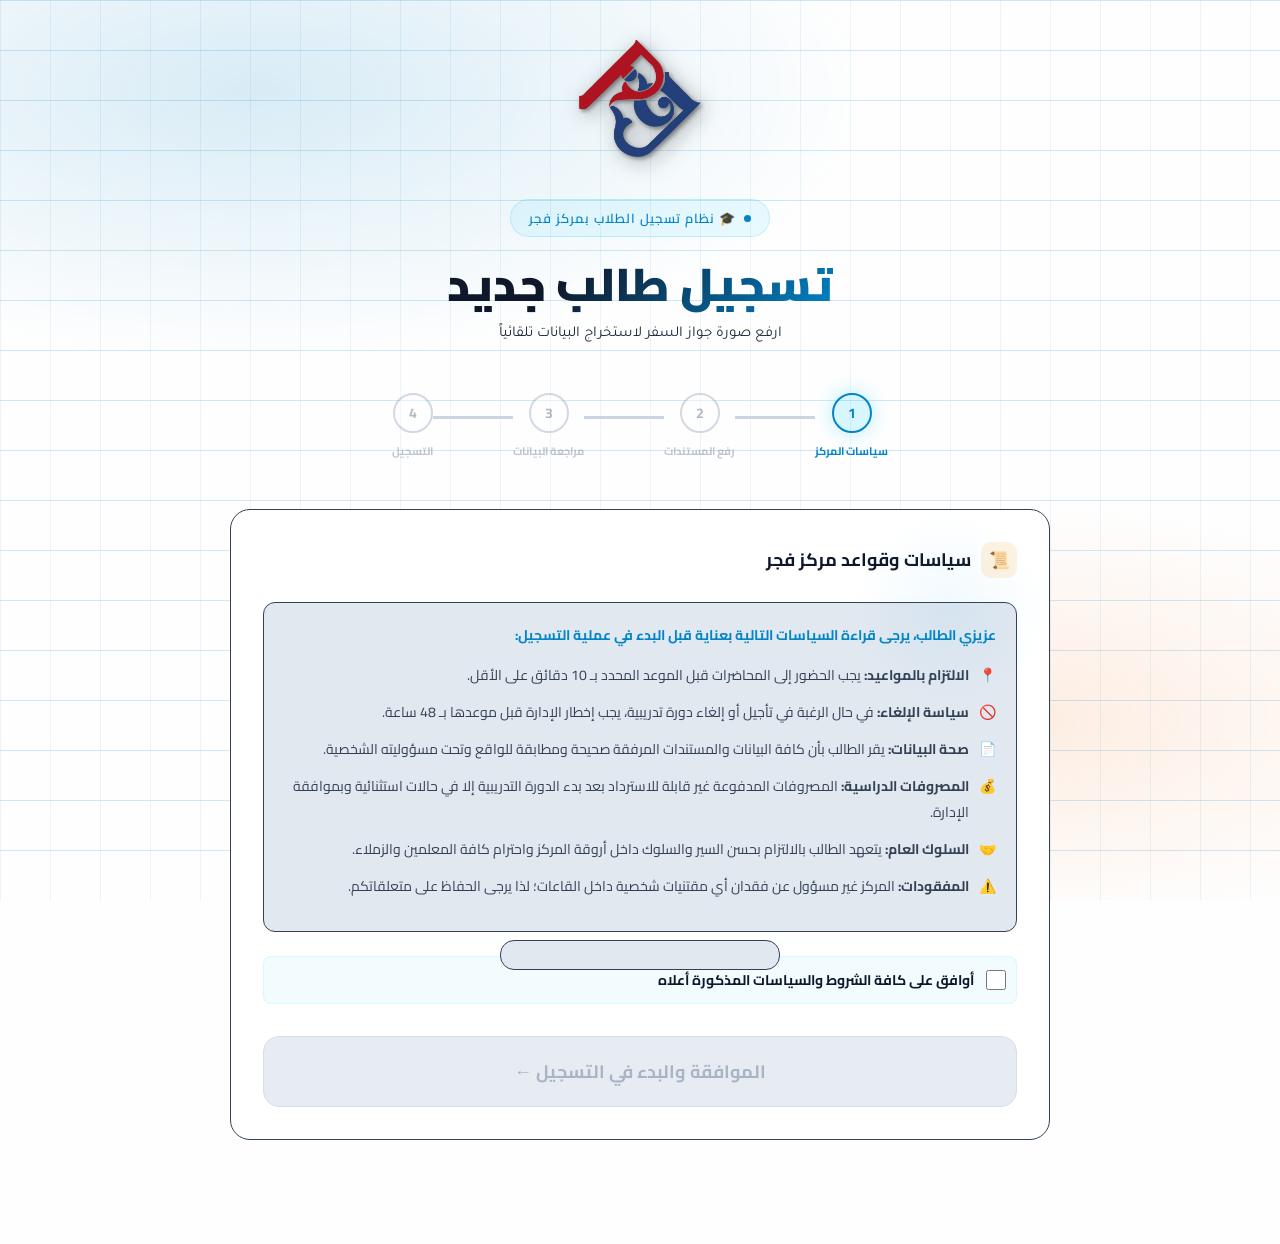
==== commit 48bae819: "v4" ====
--- a/static/index.html
+++ b/static/index.html
@@ -13,18 +13,18 @@
   <script src="https://unpkg.com/leaflet@1.9.4/dist/leaflet.js"></script>
   <style>
     :root {
-      --bg: #0a0e1a;
-      --surface: #111827;
-      --surface2: #1a2234;
-      --border: #1e2d45;
-      --accent: #00c8ff;
-      --accent2: #7c3aed;
+      --bg: rgba(247, 247, 247, 0.12);
+      --surface: #ffffff;
+      --surface2: #e2e8f0;
+      --border: #334155;
+      --accent: #0284c7;
+      --accent2: #f97316;
       --gold: #f59e0b;
-      --success: #10b981;
-      --error: #ef4444;
-      --text: #e2e8f0;
-      --text-muted: #64748b;
-      --text-dim: #94a3b8;
+      --success: #059669;
+      --error: #dc2626;
+      --text: #0f172a;
+      --text-muted: #1e293b;
+      --text-dim: #334155;
     }
 
     * {
@@ -48,8 +48,8 @@
       position: fixed;
       inset: 0;
       background:
-        radial-gradient(ellipse 80% 50% at 20% 10%, rgba(0, 200, 255, 0.06) 0%, transparent 60%),
-        radial-gradient(ellipse 60% 40% at 80% 80%, rgba(124, 58, 237, 0.06) 0%, transparent 60%);
+        radial-gradient(ellipse 80% 50% at 20% 10%, rgba(2, 132, 199, 0.15) 0%, transparent 60%),
+        radial-gradient(ellipse 60% 40% at 80% 80%, rgba(249, 115, 22, 0.12) 0%, transparent 60%);
       pointer-events: none;
       z-index: 0;
     }
@@ -58,9 +58,9 @@
       position: fixed;
       inset: 0;
       background-image:
-        linear-gradient(rgba(0, 200, 255, 0.03) 1px, transparent 1px),
-        linear-gradient(90deg, rgba(0, 200, 255, 0.03) 1px, transparent 1px);
-      background-size: 60px 60px;
+        linear-gradient(rgb(2 132 199 / 18%) 1.5px, transparent 1.5px),
+        linear-gradient(90deg, rgba(2, 132, 199, 0.08) 1.5px, transparent 1.5px);
+      background-size: 50px 50px;
       pointer-events: none;
       z-index: 0;
     }
@@ -77,6 +77,7 @@
       .container {
         padding: 20px 15px 40px;
       }
+
       .header {
         margin-bottom: 30px;
       }
@@ -100,8 +101,7 @@
       width: 150px;
       height: auto;
       object-fit: contain;
-      filter: drop-shadow(2px 2px 2px rgba(0, 0, 0, 0.4)) 
-              drop-shadow(4px 4px 10px rgba(0, 0, 0, 0.3));
+      filter: drop-shadow(2px 2px 2px rgba(0, 0, 0, 0.4)) drop-shadow(4px 4px 10px rgba(0, 0, 0, 0.3));
       transition: all 0.3s ease;
     }
 
@@ -151,7 +151,7 @@
       font-size: clamp(28px, 5vw, 46px);
       font-weight: 900;
       line-height: 1.2;
-      background: linear-gradient(135deg, #fff 30%, var(--accent) 100%);
+      background: linear-gradient(135deg, var(--text) 30%, var(--accent) 100%);
       -webkit-background-clip: text;
       -webkit-text-fill-color: transparent;
       background-clip: text;
@@ -190,9 +190,9 @@
       justify-content: center;
       font-weight: 700;
       font-size: 14px;
-      border: 2px solid var(--border);
+      border: 2px solid #94a3b8;
       background: var(--surface);
-      color: var(--text-muted);
+      color: #475569;
       transition: all 0.4s ease;
       position: relative;
       z-index: 1;
@@ -217,7 +217,8 @@
 
     .step-label {
       font-size: 11px;
-      color: var(--text-muted);
+      color: #64748b;
+      font-weight: 700;
       white-space: nowrap;
     }
 
@@ -230,9 +231,9 @@
     }
 
     .step-line {
-      height: 2px;
+      height: 3px;
       width: 80px;
-      background: var(--border);
+      background: #cbd5e1;
       margin-bottom: 18px;
       transition: background 0.4s;
     }
@@ -246,20 +247,26 @@
         margin-bottom: 32px;
         gap: 0;
       }
+
       .step-line {
         width: 35px;
       }
+
       .step-num {
         width: 32px;
         height: 32px;
         font-size: 13px;
       }
+
       .step-label {
-        display: none; /* Hide labels on mobile to save space */
-      }
+        display: none;
+        /* Hide labels on mobile to save space */
+      }
+
       .step-line {
         margin-bottom: 0;
-        margin-top: 16px; /* Align with center of step-num */
+        margin-top: 16px;
+        /* Align with center of step-num */
       }
     }
 
@@ -281,6 +288,7 @@
         padding: 20px 16px;
         border-radius: 16px;
       }
+
       .card-title {
         font-size: 16px;
         margin-bottom: 20px;
@@ -310,14 +318,14 @@
       right: 0;
       width: 200px;
       height: 200px;
-      background: radial-gradient(ellipse, rgba(0, 200, 255, 0.04), transparent 70%);
+      background: radial-gradient(ellipse, rgba(14, 165, 233, 0.06), transparent 70%);
       pointer-events: none;
     }
 
     .card-title {
       font-size: 18px;
       font-weight: 700;
-      color: #fff;
+      color: var(--text);
       margin-bottom: 24px;
       display: flex;
       align-items: center;
@@ -404,7 +412,7 @@
     .upload-title {
       font-weight: 700;
       font-size: 15px;
-      color: #fff;
+      color: var(--text);
       margin-bottom: 4px;
     }
 
@@ -439,10 +447,10 @@
     .btn-extract {
       width: 100%;
       padding: 16px;
-      background: linear-gradient(135deg, rgba(0, 200, 255, 0.15), rgba(124, 58, 237, 0.15));
-      border: 1px solid rgba(0, 200, 255, 0.3);
+      background: linear-gradient(135deg, rgba(14, 165, 233, 0.08), rgba(245, 158, 11, 0.08));
+      border: 1px solid rgba(14, 165, 233, 0.2);
       border-radius: 14px;
-      color: var(--accent);
+      color: #0369a1;
       font-family: 'Cairo', sans-serif;
       font-size: 16px;
       font-weight: 700;
@@ -455,8 +463,8 @@
     }
 
     .btn-extract:hover:not(:disabled) {
-      background: linear-gradient(135deg, rgba(0, 200, 255, 0.25), rgba(124, 58, 237, 0.25));
-      box-shadow: 0 0 30px rgba(0, 200, 255, 0.2);
+      background: linear-gradient(135deg, rgba(14, 165, 233, 0.12), rgba(245, 158, 11, 0.12));
+      box-shadow: 0 8px 25px rgba(14, 165, 233, 0.15);
       transform: translateY(-1px);
     }
 
@@ -531,13 +539,13 @@
     .field textarea:focus {
       border-color: var(--accent);
       box-shadow: 0 0 0 3px rgba(0, 200, 255, 0.08);
-      background: rgba(0, 200, 255, 0.03);
+      background: #fdfdfd;
     }
 
     .field input.auto-filled {
       border-color: rgba(16, 185, 129, 0.4);
       background: rgba(16, 185, 129, 0.04);
-      color: #fff;
+      color: var(--text);
     }
 
     .field input.auto-filled.failed {
@@ -560,22 +568,23 @@
       display: none !important;
     }
 
-    .field input.valid, 
-    .field select.valid, 
+    .field input.valid,
+    .field select.valid,
     .field textarea.valid {
       border-color: var(--success) !important;
       background: rgba(16, 185, 129, 0.05) !important;
       box-shadow: 0 0 0 3px rgba(16, 185, 129, 0.1) !important;
     }
 
-    .field input.failed, 
-    .field select.failed, 
+    .field input.failed,
+    .field select.failed,
     .field textarea.failed,
     .field input.expired {
       border-color: var(--error) !important;
       background: rgba(239, 68, 68, 0.05) !important;
       box-shadow: 0 0 0 3px rgba(239, 68, 68, 0.1) !important;
     }
+
     .manual-hint {
       color: var(--error);
       font-size: 11px;
@@ -583,7 +592,9 @@
       display: none;
       font-weight: 600;
     }
-    .failed + .manual-hint, .failed + .field-tag + .manual-hint {
+
+    .failed+.manual-hint,
+    .failed+.field-tag+.manual-hint {
       display: block;
     }
 
@@ -596,19 +607,23 @@
       font-weight: 600;
       transition: opacity 0.2s;
     }
-    .field-action-link:hover { opacity: 0.8; }
+
+    .field-action-link:hover {
+      opacity: 0.8;
+    }
 
     /* Map Modal */
     #map-modal {
       position: fixed;
       inset: 0;
-      background: rgba(0,0,0,0.8);
+      background: rgba(0, 0, 0, 0.8);
       z-index: 10000;
       display: none;
       align-items: center;
       justify-content: center;
       padding: 20px;
     }
+
     .map-container {
       width: 100%;
       max-width: 800px;
@@ -619,7 +634,12 @@
       position: relative;
       overflow: hidden;
     }
-    #map { height: 100%; width: 100%; }
+
+    #map {
+      height: 100%;
+      width: 100%;
+    }
+
     .close-map {
       position: absolute;
       top: 15px;
@@ -635,9 +655,17 @@
     }
 
     @keyframes flashRed {
-      0% { box-shadow: 0 0 0 0 rgba(239, 68, 68, 0.4); }
-      70% { box-shadow: 0 0 0 10px rgba(239, 68, 68, 0); }
-      100% { box-shadow: 0 0 0 0 rgba(239, 68, 68, 0); }
+      0% {
+        box-shadow: 0 0 0 0 rgba(239, 68, 68, 0.4);
+      }
+
+      70% {
+        box-shadow: 0 0 0 10px rgba(239, 68, 68, 0);
+      }
+
+      100% {
+        box-shadow: 0 0 0 0 rgba(239, 68, 68, 0);
+      }
     }
 
     /* Divider */
@@ -664,7 +692,7 @@
     .btn-submit {
       width: 100%;
       padding: 18px;
-      background: linear-gradient(135deg, #00c8ff, #7c3aed);
+      background: linear-gradient(135deg, #0ea5e9, #f59e0b);
       border: none;
       border-radius: 16px;
       color: #fff;
@@ -693,13 +721,16 @@
 
     .btn-submit:hover {
       transform: translateY(-2px);
-      box-shadow: 0 12px 40px rgba(0, 200, 255, 0.3);
+      box-shadow: 0 12px 30px rgba(14, 165, 233, 0.25);
     }
 
     .btn-submit:disabled {
-      opacity: 0.5;
+      background: #e2e8f0;
+      color: #94a3b8;
+      opacity: 0.8;
       cursor: not-allowed;
       transform: none;
+      border: 1px solid #cbd5e1;
     }
 
     /* Toast */
@@ -773,7 +804,7 @@
     .success-title {
       font-size: 26px;
       font-weight: 900;
-      color: #fff;
+      color: var(--text);
       margin-bottom: 10px;
     }
 
@@ -797,8 +828,15 @@
     }
 
     @keyframes popIn {
-      0% { transform: scale(0.5); opacity: 0; }
-      100% { transform: scale(1); opacity: 1; }
+      0% {
+        transform: scale(0.5);
+        opacity: 0;
+      }
+
+      100% {
+        transform: scale(1);
+        opacity: 1;
+      }
     }
 
     .code-box {
@@ -881,19 +919,19 @@
     .alert-info {
       background: rgba(0, 200, 255, 0.07);
       border: 1px solid rgba(0, 200, 255, 0.2);
-      color: #7dd3fc;
+      color: #0369a1;
     }
 
     .alert-error {
       background: rgba(239, 68, 68, 0.07);
       border: 1px solid rgba(239, 68, 68, 0.2);
-      color: #fca5a5;
+      color: #b91c1c;
     }
 
     .alert-success {
       background: rgba(16, 185, 129, 0.07);
       border: 1px solid rgba(16, 185, 129, 0.2);
-      color: #6ee7b7;
+      color: #047857;
     }
 
     /* Back button */
@@ -939,8 +977,8 @@
     }
 
     .tip-box .tip-text b {
-      color: #fff;
-      text-shadow: 0 0 10px rgba(245, 158, 11, 0.3);
+      color: #92400e;
+      text-shadow: none;
     }
   </style>
 </head>
@@ -988,41 +1026,52 @@
         <span class="icon icon-gold">📜</span>
         سياسات وقواعد مركز فجر
       </div>
-      
-      <div style="background: var(--surface2); border: 1px solid var(--border); border-radius: 12px; padding: 20px; margin-bottom: 24px; font-size: 14px; line-height: 1.8; color: var(--text-dim); max-height: 350px; overflow-y: auto;">
-        <p style="color: var(--accent); font-weight: 700; margin-bottom: 15px;">عزيزي الطالب، يرجى قراءة السياسات التالية بعناية قبل البدء في عملية التسجيل:</p>
-        
+
+      <div
+        style="background: var(--surface2); border: 1px solid var(--border); border-radius: 12px; padding: 20px; margin-bottom: 24px; font-size: 14px; line-height: 1.8; color: var(--text-dim); max-height: 350px; overflow-y: auto;">
+        <p style="color: var(--accent); font-weight: 700; margin-bottom: 15px;">عزيزي الطالب، يرجى قراءة السياسات
+          التالية بعناية قبل البدء في عملية التسجيل:</p>
+
         <ul style="list-style: none; padding: 0;">
           <li style="margin-bottom: 12px; display: flex; gap: 10px;">
-            <span>📍</span> 
+            <span>📍</span>
             <span><b>الالتزام بالمواعيد:</b> يجب الحضور إلى المحاضرات قبل الموعد المحدد بـ 10 دقائق على الأقل.</span>
           </li>
           <li style="margin-bottom: 12px; display: flex; gap: 10px;">
-            <span>🚫</span> 
-            <span><b>سياسة الإلغاء:</b> في حال الرغبة في تأجيل أو إلغاء دورة تدريبية، يجب إخطار الإدارة قبل موعدها بـ 48 ساعة.</span>
+            <span>🚫</span>
+            <span><b>سياسة الإلغاء:</b> في حال الرغبة في تأجيل أو إلغاء دورة تدريبية، يجب إخطار الإدارة قبل موعدها بـ 48
+              ساعة.</span>
           </li>
           <li style="margin-bottom: 12px; display: flex; gap: 10px;">
-            <span>📄</span> 
-            <span><b>صحة البيانات:</b> يقر الطالب بأن كافة البيانات والمستندات المرفقة صحيحة ومطابقة للواقع وتحت مسؤوليته الشخصية.</span>
+            <span>📄</span>
+            <span><b>صحة البيانات:</b> يقر الطالب بأن كافة البيانات والمستندات المرفقة صحيحة ومطابقة للواقع وتحت
+              مسؤوليته الشخصية.</span>
           </li>
           <li style="margin-bottom: 12px; display: flex; gap: 10px;">
-            <span>💰</span> 
-            <span><b>المصروفات الدراسية:</b> المصروفات المدفوعة غير قابلة للاسترداد بعد بدء الدورة التدريبية إلا في حالات استثنائية وبموافقة الإدارة.</span>
+            <span>💰</span>
+            <span><b>المصروفات الدراسية:</b> المصروفات المدفوعة غير قابلة للاسترداد بعد بدء الدورة التدريبية إلا في
+              حالات استثنائية وبموافقة الإدارة.</span>
           </li>
           <li style="margin-bottom: 12px; display: flex; gap: 10px;">
-            <span>🤝</span> 
-            <span><b>السلوك العام:</b> يتعهد الطالب بالالتزام بحسن السير والسلوك داخل أروقة المركز واحترام كافة المعلمين والزملاء.</span>
+            <span>🤝</span>
+            <span><b>السلوك العام:</b> يتعهد الطالب بالالتزام بحسن السير والسلوك داخل أروقة المركز واحترام كافة المعلمين
+              والزملاء.</span>
           </li>
           <li style="margin-bottom: 12px; display: flex; gap: 10px;">
-            <span>⚠️</span> 
-            <span><b>المفقودات:</b> المركز غير مسؤول عن فقدان أي مقتنيات شخصية داخل القاعات؛ لذا يرجى الحفاظ على متعلقاتكم.</span>
+            <span>⚠️</span>
+            <span><b>المفقودات:</b> المركز غير مسؤول عن فقدان أي مقتنيات شخصية داخل القاعات؛ لذا يرجى الحفاظ على
+              متعلقاتكم.</span>
           </li>
         </ul>
       </div>
 
-      <div style="display: flex; align-items: center; gap: 12px; margin-bottom: 24px; padding: 10px; background: rgba(0, 200, 255, 0.05); border-radius: 8px; border: 1px solid rgba(0, 200, 255, 0.1);">
-        <input type="checkbox" id="policy-check" style="width: 20px; height: 20px; cursor: pointer;" onchange="document.getElementById('btn-agree').disabled = !this.checked">
-        <label for="policy-check" style="font-size: 14px; color: #fff; cursor: pointer; font-weight: 600;">أوافق على كافة الشروط والسياسات المذكورة أعلاه</label>
+      <div
+        style="display: flex; align-items: center; gap: 12px; margin-bottom: 24px; padding: 10px; background: rgba(0, 200, 255, 0.05); border-radius: 8px; border: 1px solid rgba(0, 200, 255, 0.1);">
+        <input type="checkbox" id="policy-check" style="width: 20px; height: 20px; cursor: pointer;"
+          onchange="document.getElementById('btn-agree').disabled = !this.checked">
+        <label for="policy-check" style="font-size: 14px; color: var(--text); cursor: pointer; font-weight: 700;">أوافق
+          على
+          كافة الشروط والسياسات المذكورة أعلاه</label>
       </div>
 
       <button class="btn-submit" id="btn-agree" onclick="goToUpload()" disabled>
@@ -1033,7 +1082,8 @@
     <!-- Step 2: Upload -->
     <div class="card" id="step-upload">
       <div class="card-title">
-        <button class="btn-back" onclick="goBackToPolicy()" style="margin-bottom:0; margin-left:15px; padding:0">←</button>
+        <button class="btn-back" onclick="goBackToPolicy()"
+          style="margin-bottom:0; margin-left:15px; padding:0">←</button>
         <span class="icon icon-blue">📎</span>
         رفع المستندات
       </div>
@@ -1131,7 +1181,8 @@
       <div class="form-grid">
         <div class="field full">
           <label>الإسم باللغة العربية *</label>
-          <input type="text" id="f-name-arabic" placeholder="أدخل اسمك بالكامل باللغة العربية" oninput="validateField(this)" required>
+          <input type="text" id="f-name-arabic" placeholder="أدخل اسمك بالكامل باللغة العربية"
+            oninput="validateField(this)" required>
         </div>
         <div class="field">
           <label>الجنس *</label>
@@ -1151,7 +1202,8 @@
         </div>
         <div class="field full">
           <label>البريد الإلكتروني *</label>
-          <input type="email" id="f-email" placeholder="example@email.com" dir="ltr" oninput="validateField(this)" required>
+          <input type="email" id="f-email" placeholder="example@email.com" dir="ltr" oninput="validateField(this)"
+            required>
         </div>
         <div class="field full">
           <div style="display:flex; justify-content: space-between; align-items: center; margin-bottom: 8px;">
@@ -1161,7 +1213,8 @@
               <span class="field-action-link" onclick="openMapModal()">🗺️ الخريطة</span>
             </div>
           </div>
-          <textarea id="f-address" placeholder="المحافظة، المدينة، الشارع..." oninput="validateField(this)" required></textarea>
+          <textarea id="f-address" placeholder="المحافظة، المدينة، الشارع..." oninput="validateField(this)"
+            required></textarea>
         </div>
       </div>
 
@@ -1207,7 +1260,7 @@
     function validateField(el) {
       const id = el.id;
       const val = el.value.trim();
-      
+
       let isValid = val.length > 0;
       if (val.includes('<') || val.includes('|') || val.includes('None') || val.includes('手')) {
         isValid = false;
@@ -1229,14 +1282,14 @@
 
     function checkFormReady() {
       const mandatory = [
-        'f-fullname', 'f-passport', 'f-nationality', 'f-dob', 'f-expiry', 
+        'f-fullname', 'f-passport', 'f-nationality', 'f-dob', 'f-expiry',
         'f-name-arabic', 'f-phone', 'f-email', 'f-address', 'f-gender'
       ];
       let allGood = true;
       mandatory.forEach(id => {
         const el = document.getElementById(id);
         const val = el ? el.value.trim() : '';
-        
+
         // إذا كان الحقل فارغاً وهو إجباري، نعتبره خطأ
         if (!val || (el && el.classList.contains('failed'))) {
           allGood = false;
@@ -1383,52 +1436,52 @@
         if (!el) continue;
 
         if (fieldId === 'f-nationality') {
-            const found = applyNationalityCode(el, data.nationality_code2);
-            if (!found) {
-                el.classList.add('failed');
-                el.classList.remove('valid', 'auto-filled');
-            }
+          const found = applyNationalityCode(el, data.nationality_code2);
+          if (!found) {
+            el.classList.add('failed');
+            el.classList.remove('valid', 'auto-filled');
+          }
         } else if (val && !val.includes('يرجى') && !val.includes('Write') && !val.includes('Manual')) {
           // التواريخ تصل بصيغة YYYY-MM-DD|EXPIRED أو YYYY-MM-DD
           let finalVal = val;
           let isExpired = false;
-          
+
           if (val.includes('|EXPIRED')) {
-              finalVal = val.split('|')[0];
-              isExpired = true;
+            finalVal = val.split('|')[0];
+            isExpired = true;
           }
 
           el.value = finalVal;
-          
+
           if (el.type === 'date' && el.value !== finalVal) {
-              el.classList.add('failed');
-              el.classList.remove('valid', 'auto-filled');
-              el.value = '';
+            el.classList.add('failed');
+            el.classList.remove('valid', 'auto-filled');
+            el.value = '';
           } else {
-              el.classList.add('auto-filled', 'valid');
-              el.classList.remove('failed');
-              
-              // إظهار تنبيه إذا كان منتهي الصلاحية
-              if (isExpired && fieldId === 'f-expiry') {
-                  const warning = document.createElement('div');
-                  warning.className = 'error-msg';
-                  warning.style.color = '#ff4d4d';
-                  warning.style.fontSize = '0.8rem';
-                  warning.style.marginTop = '5px';
-                  warning.style.fontWeight = '600';
-                  warning.id = 'expiry-warning';
-                  warning.innerHTML = '<i class="fas fa-exclamation-triangle"></i> عذراً، هذا الجواز منتهي الصلاحية!';
-                  
-                  // إزالة أي تحذير قديم
-                  const old = el.parentNode.querySelector('#expiry-warning');
-                  if (old) old.remove();
-                  
-                  el.parentNode.appendChild(warning);
-                  
-                  // تحويل الخانة للون الأحمر (expired) دون إظهار "يرجى الإدخال يدوياً"
-                  el.classList.remove('valid');
-                  el.classList.add('expired');
-              }
+            el.classList.add('auto-filled', 'valid');
+            el.classList.remove('failed');
+
+            // إظهار تنبيه إذا كان منتهي الصلاحية
+            if (isExpired && fieldId === 'f-expiry') {
+              const warning = document.createElement('div');
+              warning.className = 'error-msg';
+              warning.style.color = '#ff4d4d';
+              warning.style.fontSize = '0.8rem';
+              warning.style.marginTop = '5px';
+              warning.style.fontWeight = '600';
+              warning.id = 'expiry-warning';
+              warning.innerHTML = '<i class="fas fa-exclamation-triangle"></i> عذراً، هذا الجواز منتهي الصلاحية!';
+
+              // إزالة أي تحذير قديم
+              const old = el.parentNode.querySelector('#expiry-warning');
+              if (old) old.remove();
+
+              el.parentNode.appendChild(warning);
+
+              // تحويل الخانة للون الأحمر (expired) دون إظهار "يرجى الإدخال يدوياً"
+              el.classList.remove('valid');
+              el.classList.add('expired');
+            }
           }
         } else {
           el.value = '';
@@ -1441,9 +1494,9 @@
       const gEl = document.getElementById('f-gender');
       if (data.gender) {
         const g = data.gender.trim().toUpperCase();
-        const genderVal = (g === 'M' || g === 'MALE')   ? 'male'
-                        : (g === 'F' || g === 'FEMALE') ? 'female'
-                        : '';
+        const genderVal = (g === 'M' || g === 'MALE') ? 'male'
+          : (g === 'F' || g === 'FEMALE') ? 'female'
+            : '';
         if (genderVal) {
           gEl.value = genderVal;
           gEl.classList.add('auto-filled', 'valid');
@@ -1474,7 +1527,7 @@
     function goBackToPolicy() {
       document.getElementById('step-upload').classList.remove('active');
       document.getElementById('step-policy').classList.add('active');
-      
+
       document.getElementById('si-1').classList.remove('done');
       document.getElementById('si-1').classList.add('active');
       document.getElementById('si-2').style.opacity = '0.4';
@@ -1498,7 +1551,7 @@
     function goBack() {
       document.getElementById('step-review').classList.remove('active');
       document.getElementById('step-upload').classList.add('active');
-      
+
       document.getElementById('si-2').classList.remove('done');
       document.getElementById('si-2').classList.add('active');
       document.getElementById('si-3').style.opacity = '0.4';
@@ -1524,17 +1577,17 @@
       ];
 
       for (let field of mandatory) {
-          const el = document.getElementById(field.id);
-          const val = el ? el.value.trim() : '';
-          if (!val || (el && el.classList.contains('failed'))) {
-              showToast(`❗ يرجى التأكد من حقل: ${field.name}`, 'error');
-              if (el) {
-                  el.classList.add('failed');
-                  el.focus();
-                  el.scrollIntoView({ behavior: 'smooth', block: 'center' });
-              }
-              return;
+        const el = document.getElementById(field.id);
+        const val = el ? el.value.trim() : '';
+        if (!val || (el && el.classList.contains('failed'))) {
+          showToast(`❗ يرجى التأكد من حقل: ${field.name}`, 'error');
+          if (el) {
+            el.classList.add('failed');
+            el.focus();
+            el.scrollIntoView({ behavior: 'smooth', block: 'center' });
           }
+          return;
+        }
       }
 
       if (!idFileName) { showToast('❗ يرجى رفع صورة الإقامة', 'error'); return; }
@@ -1610,7 +1663,7 @@
     function showStep4() {
       document.getElementById('step-review').classList.remove('active');
       document.getElementById('step-success-card').classList.add('active');
-      
+
       document.getElementById('si-3').classList.add('done');
       document.getElementById('si-3').classList.remove('active');
       document.getElementById('si-4').style.opacity = '1';
@@ -1663,7 +1716,7 @@
               showToast('✅ تم تحديد العنوان من الخريطة');
               setTimeout(closeMapModal, 1500); // إغلاق تلقائي بعد ثانية ونصف
             }
-          } catch(err) {
+          } catch (err) {
             showToast('❌ فشل جلب العنوان', 'error');
           }
         });
@@ -1681,102 +1734,102 @@
     // ─── قاموس محلي للأسماء الشائعة في جوازات السفر ─────────────────────────
     const NAME_DICT = {
       // أسماء ذكور شائعة
-      'ABDELFATTAH':'عبد الفتاح','ABDELRAHMAN':'عبد الرحمن','ABDULRAHMAN':'عبد الرحمن',
-      'ABDELAZIZ':'عبد العزيز','ABDULAZIZ':'عبد العزيز','ABDELHAMID':'عبد الحميد',
-      'ABDELKARIM':'عبد الكريم','ABDULKARIM':'عبد الكريم','ABDELMALIK':'عبد الملك',
-      'ABDELWAHAB':'عبد الوهاب','ABDELNASSER':'عبد الناصر','ABDELSALAM':'عبد السلام',
-      'ABDALLA':'عبد الله','ABDALLAH':'عبد الله','ABDUALLAH':'عبد الله','ABULLAH':'عبد الله',
-      'ABDULAH':'عبد الله','ABDULLAH':'عبد الله','AHMED':'أحمد','AHMAD':'أحمد',
-      'AHMED':'أحمد','MUHAMMED':'محمد','MUHAMMAD':'محمد','MOHAMMED':'محمد','MOHAMAD':'محمد',
-      'MOHAMED':'محمد','ALI':'علي','OMAR':'عمر','UMAR':'عمر','YOUSSEF':'يوسف',
-      'YUSUF':'يوسف','YOUSEF':'يوسف','IBRAHIM':'إبراهيم','ISMAIL':'إسماعيل',
-      'ISMAEL':'إسماعيل','MUSTAFA':'مصطفى','MOSTAFA':'مصطفى','HASSAN':'حسن',
-      'HUSSEIN':'حسين','HUSAIN':'حسين','HOSSEIN':'حسين','KHALED':'خالد','KHALID':'خالد',
-      'SAMIR':'سامر','SAMER':'سامر','TAREK':'طارق','TARIQ':'طارق','WALID':'وليد',
-      'WAEL':'وائل','HANY':'هاني','HANI':'هاني','SHERIF':'شريف','SHARIF':'شريف',
-      'KAREEM':'كريم','KARIM':'كريم','NASSER':'ناصر','NASER':'ناصر','OSAMA':'أسامة',
-      'USAMA':'أسامة','HAMID':'حامد','FATHY':'فتحي','FATHI':'فتحي','SALAH':'صلاح',
-      'SALEH':'صالح','SALIH':'صالح','ADEL':'عادل','AMGAD':'أمجد','AMJAD':'أمجد',
-      'ASHRAF':'أشرف','EHAB':'إيهاب','EMAD':'عماد','ESSAM':'عصام','AYMAN':'أيمن',
-      'HAZEM':'حازم','HAZIM':'حازم','HISHAM':'هشام','HESHAM':'هشام','MAHER':'ماهر',
-      'MAHMOUD':'محمود','MAHMOOD':'محمود','MAGDY':'مجدي','MAGDI':'مجدي','MAGED':'ماجد',
-      'MAJED':'ماجد','NABIL':'نبيل','RAAFAT':'رأفت','RAMADAN':'رمضان','RAMZY':'رامز',
-      'SAAD':'سعد','SAMY':'سامي','SAMI':'سامي','TAMER':'تامر','WISSAM':'وسام',
-      'YASSER':'ياسر','YASIR':'ياسر','ZIAD':'زياد','ZIYAD':'زياد',
+      'ABDELFATTAH': 'عبد الفتاح', 'ABDELRAHMAN': 'عبد الرحمن', 'ABDULRAHMAN': 'عبد الرحمن',
+      'ABDELAZIZ': 'عبد العزيز', 'ABDULAZIZ': 'عبد العزيز', 'ABDELHAMID': 'عبد الحميد',
+      'ABDELKARIM': 'عبد الكريم', 'ABDULKARIM': 'عبد الكريم', 'ABDELMALIK': 'عبد الملك',
+      'ABDELWAHAB': 'عبد الوهاب', 'ABDELNASSER': 'عبد الناصر', 'ABDELSALAM': 'عبد السلام',
+      'ABDALLA': 'عبد الله', 'ABDALLAH': 'عبد الله', 'ABDUALLAH': 'عبد الله', 'ABULLAH': 'عبد الله',
+      'ABDULAH': 'عبد الله', 'ABDULLAH': 'عبد الله', 'AHMED': 'أحمد', 'AHMAD': 'أحمد',
+      'AHMED': 'أحمد', 'MUHAMMED': 'محمد', 'MUHAMMAD': 'محمد', 'MOHAMMED': 'محمد', 'MOHAMAD': 'محمد',
+      'MOHAMED': 'محمد', 'ALI': 'علي', 'OMAR': 'عمر', 'UMAR': 'عمر', 'YOUSSEF': 'يوسف',
+      'YUSUF': 'يوسف', 'YOUSEF': 'يوسف', 'IBRAHIM': 'إبراهيم', 'ISMAIL': 'إسماعيل',
+      'ISMAEL': 'إسماعيل', 'MUSTAFA': 'مصطفى', 'MOSTAFA': 'مصطفى', 'HASSAN': 'حسن',
+      'HUSSEIN': 'حسين', 'HUSAIN': 'حسين', 'HOSSEIN': 'حسين', 'KHALED': 'خالد', 'KHALID': 'خالد',
+      'SAMIR': 'سامر', 'SAMER': 'سامر', 'TAREK': 'طارق', 'TARIQ': 'طارق', 'WALID': 'وليد',
+      'WAEL': 'وائل', 'HANY': 'هاني', 'HANI': 'هاني', 'SHERIF': 'شريف', 'SHARIF': 'شريف',
+      'KAREEM': 'كريم', 'KARIM': 'كريم', 'NASSER': 'ناصر', 'NASER': 'ناصر', 'OSAMA': 'أسامة',
+      'USAMA': 'أسامة', 'HAMID': 'حامد', 'FATHY': 'فتحي', 'FATHI': 'فتحي', 'SALAH': 'صلاح',
+      'SALEH': 'صالح', 'SALIH': 'صالح', 'ADEL': 'عادل', 'AMGAD': 'أمجد', 'AMJAD': 'أمجد',
+      'ASHRAF': 'أشرف', 'EHAB': 'إيهاب', 'EMAD': 'عماد', 'ESSAM': 'عصام', 'AYMAN': 'أيمن',
+      'HAZEM': 'حازم', 'HAZIM': 'حازم', 'HISHAM': 'هشام', 'HESHAM': 'هشام', 'MAHER': 'ماهر',
+      'MAHMOUD': 'محمود', 'MAHMOOD': 'محمود', 'MAGDY': 'مجدي', 'MAGDI': 'مجدي', 'MAGED': 'ماجد',
+      'MAJED': 'ماجد', 'NABIL': 'نبيل', 'RAAFAT': 'رأفت', 'RAMADAN': 'رمضان', 'RAMZY': 'رامز',
+      'SAAD': 'سعد', 'SAMY': 'سامي', 'SAMI': 'سامي', 'TAMER': 'تامر', 'WISSAM': 'وسام',
+      'YASSER': 'ياسر', 'YASIR': 'ياسر', 'ZIAD': 'زياد', 'ZIYAD': 'زياد',
       // أسماء إناث شائعة
-      'FATIMA':'فاطمة','FATHIA':'فاطمة','AISHA':'عائشة','AYSHA':'عائشة',
-      'MARIAM':'مريم','MARYAM':'مريم','NOUR':'نور','NUR':'نور','SARAH':'سارة',
-      'SARA':'سارة','HANA':'هناء','HANAA':'هناء','DINA':'دينا','RANIA':'رانيا',
-      'RANA':'رنا','HEBA':'هبة','MONA':'منى','NADIA':'نادية','NADYA':'نادية',
-      'AMIRA':'أميرة','AMIR':'أمير','NOHA':'نها','EMAN':'إيمان','IMAN':'إيمان',
-      'REEM':'ريم','RIHAM':'ريهام','YASMINE':'ياسمين','SHAIMAA':'شيماء','SHAIMA':'شيماء',
-      'DOAA':'دعاء','DUA':'دعاء','GHADA':'غادة','ABEER':'عبير','ASMAA':'أسماء',
-      'ASMA':'أسماء','LOBNA':'لبنى','LUBNA':'لبنى','MANAR':'منار','MAYSA':'ميساء',
-      'NAGWA':'نجوى','NAGLAA':'نجلاء','NIHAL':'نهال','RADWA':'ردوى','SAMIA':'سامية',
-      'SUHA':'سها','WAFAA':'وفاء','WAFA':'وفاء',
+      'FATIMA': 'فاطمة', 'FATHIA': 'فاطمة', 'AISHA': 'عائشة', 'AYSHA': 'عائشة',
+      'MARIAM': 'مريم', 'MARYAM': 'مريم', 'NOUR': 'نور', 'NUR': 'نور', 'SARAH': 'سارة',
+      'SARA': 'سارة', 'HANA': 'هناء', 'HANAA': 'هناء', 'DINA': 'دينا', 'RANIA': 'رانيا',
+      'RANA': 'رنا', 'HEBA': 'هبة', 'MONA': 'منى', 'NADIA': 'نادية', 'NADYA': 'نادية',
+      'AMIRA': 'أميرة', 'AMIR': 'أمير', 'NOHA': 'نها', 'EMAN': 'إيمان', 'IMAN': 'إيمان',
+      'REEM': 'ريم', 'RIHAM': 'ريهام', 'YASMINE': 'ياسمين', 'SHAIMAA': 'شيماء', 'SHAIMA': 'شيماء',
+      'DOAA': 'دعاء', 'DUA': 'دعاء', 'GHADA': 'غادة', 'ABEER': 'عبير', 'ASMAA': 'أسماء',
+      'ASMA': 'أسماء', 'LOBNA': 'لبنى', 'LUBNA': 'لبنى', 'MANAR': 'منار', 'MAYSA': 'ميساء',
+      'NAGWA': 'نجوى', 'NAGLAA': 'نجلاء', 'NIHAL': 'نهال', 'RADWA': 'ردوى', 'SAMIA': 'سامية',
+      'SUHA': 'سها', 'WAFAA': 'وفاء', 'WAFA': 'وفاء',
       // ألقاب / كنى شائعة
-      'ALBURHAN':'البرهان','AL-BURHAN':'البرهان','EL-BURHAN':'البرهان',
-      'ALAMIN':'الأمين','EL-AMIN':'الأمين','ELSAYED':'السيد','EL-SAYED':'السيد',
-      'ELSAID':'السعيد','EL-SAID':'السعيد','ELSHAFEI':'الشافعي','ELSHAMY':'الشامي',
-      'ELARABY':'العربي','ELARABIEH':'العربي',
+      'ALBURHAN': 'البرهان', 'AL-BURHAN': 'البرهان', 'EL-BURHAN': 'البرهان',
+      'ALAMIN': 'الأمين', 'EL-AMIN': 'الأمين', 'ELSAYED': 'السيد', 'EL-SAYED': 'السيد',
+      'ELSAID': 'السعيد', 'EL-SAID': 'السعيد', 'ELSHAFEI': 'الشافعي', 'ELSHAMY': 'الشامي',
+      'ELARABY': 'العربي', 'ELARABIEH': 'العربي',
       // أسماء إضافية شائعة في الجوازات
-      'MANSOUR':'منصور','MANSOURA':'منصورة','MOHSEN':'محسن','MOHSENA':'محسنة',
-      'HAMZA':'حمزة','HAMZAH':'حمزة','HUDA':'هدى','HOUDA':'هدى','SULEIMAN':'سليمان',
-      'SULAIMAN':'سليمان','SOLIMAN':'سليمان','BADR':'بدر','BADRA':'بدرة',
-      'MARWA':'مروة','MARWAH':'مروة','MERYAM':'مريم','MERI':'مريم',
-      'HATEM':'حاتم','HATIM':'حاتم','ADNAN':'عدنان','AYMAN':'أيمن',
-      'BILAL':'بلال','BILEL':'بلال','FAISAL':'فيصل','FAYSAL':'فيصل',
-      'HAYTHAM':'هيثم','HAITHAM':'هيثم','HAZEM':'حازم','HAZIM':'حازم',
-      'KAMAL':'كمال','KEMAL':'كمال','LOTFI':'لطفي','LUTFI':'لطفي',
-      'MOUNIR':'منير','MUNIR':'منير','OUSSAMA':'أسامة','OSSAMA':'أسامة',
-      'RACHID':'رشيد','RASHID':'رشيد','REDA':'رضا','RIDHA':'رضا',
-      'RIDA':'رضا','SABRI':'صبري','SAMEH':'سامح','SAMER':'سامر',
-      'SOHAIR':'سهير','SOHEIR':'سهير','SUHAIR':'سهير','TAHIR':'طاهر',
-      'TAHER':'طاهر','WAHID':'وحيد','WAHEED':'وحيد','WAIL':'وائل',
-      'WISSAM':'وسام','YEHIA':'يحيى','YAHIA':'يحيى','YAHYA':'يحيى',
-      'ZINEB':'زينب','ZEINAB':'زينب','ZAYNAB':'زينب','ZAKI':'زكي',
-      'ZAKARIA':'زكريا','ZECHARIAH':'زكريا','LAYLA':'ليلى','LEILA':'ليلى',
-      'LINA':'لينا','LEENA':'لينا','LAILA':'ليلى','LOUBNA':'لبنى',
-      'MAHA':'مها','MAHER':'ماهر','MANAR':'منار','MAYADA':'ميادة',
-      'MONTASER':'منتصر','MUNTASIR':'منتصر','NADA':'ندى','NAHED':'ناهد',
-      'NAHLA':'نهلة','NAIMAH':'نعيمة','NIVIN':'نيفين','NIVEEN':'نيفين',
-      'NADA':'ندى','NADIA':'نادية',      'SIHAM':'سهام','SOHILA':'سهيلة',
-      'SUDANESE':'سوداني','SUDANI':'سوداني',
+      'MANSOUR': 'منصور', 'MANSOURA': 'منصورة', 'MOHSEN': 'محسن', 'MOHSENA': 'محسنة',
+      'HAMZA': 'حمزة', 'HAMZAH': 'حمزة', 'HUDA': 'هدى', 'HOUDA': 'هدى', 'SULEIMAN': 'سليمان',
+      'SULAIMAN': 'سليمان', 'SOLIMAN': 'سليمان', 'BADR': 'بدر', 'BADRA': 'بدرة',
+      'MARWA': 'مروة', 'MARWAH': 'مروة', 'MERYAM': 'مريم', 'MERI': 'مريم',
+      'HATEM': 'حاتم', 'HATIM': 'حاتم', 'ADNAN': 'عدنان', 'AYMAN': 'أيمن',
+      'BILAL': 'بلال', 'BILEL': 'بلال', 'FAISAL': 'فيصل', 'FAYSAL': 'فيصل',
+      'HAYTHAM': 'هيثم', 'HAITHAM': 'هيثم', 'HAZEM': 'حازم', 'HAZIM': 'حازم',
+      'KAMAL': 'كمال', 'KEMAL': 'كمال', 'LOTFI': 'لطفي', 'LUTFI': 'لطفي',
+      'MOUNIR': 'منير', 'MUNIR': 'منير', 'OUSSAMA': 'أسامة', 'OSSAMA': 'أسامة',
+      'RACHID': 'رشيد', 'RASHID': 'رشيد', 'REDA': 'رضا', 'RIDHA': 'رضا',
+      'RIDA': 'رضا', 'SABRI': 'صبري', 'SAMEH': 'سامح', 'SAMER': 'سامر',
+      'SOHAIR': 'سهير', 'SOHEIR': 'سهير', 'SUHAIR': 'سهير', 'TAHIR': 'طاهر',
+      'TAHER': 'طاهر', 'WAHID': 'وحيد', 'WAHEED': 'وحيد', 'WAIL': 'وائل',
+      'WISSAM': 'وسام', 'YEHIA': 'يحيى', 'YAHIA': 'يحيى', 'YAHYA': 'يحيى',
+      'ZINEB': 'زينب', 'ZEINAB': 'زينب', 'ZAYNAB': 'زينب', 'ZAKI': 'زكي',
+      'ZAKARIA': 'زكريا', 'ZECHARIAH': 'زكريا', 'LAYLA': 'ليلى', 'LEILA': 'ليلى',
+      'LINA': 'لينا', 'LEENA': 'لينا', 'LAILA': 'ليلى', 'LOUBNA': 'لبنى',
+      'MAHA': 'مها', 'MAHER': 'ماهر', 'MANAR': 'منار', 'MAYADA': 'ميادة',
+      'MONTASER': 'منتصر', 'MUNTASIR': 'منتصر', 'NADA': 'ندى', 'NAHED': 'ناهد',
+      'NAHLA': 'نهلة', 'NAIMAH': 'نعيمة', 'NIVIN': 'نيفين', 'NIVEEN': 'نيفين',
+      'NADA': 'ندى', 'NADIA': 'نادية', 'SIHAM': 'سهام', 'SOHILA': 'سهيلة',
+      'SUDANESE': 'سوداني', 'SUDANI': 'سوداني',
       // أسماء إضافية من الجواز المصري (Case 2)
-      'RAAFAT':'رأفت','RAFAT':'رأفت','FATH':'فتح','HASSANIN':'حسانين','HASSANEIN':'حسانين',
-      'MOHAMED':'محمد','MOHAMMAD':'محمد','MOHAMAD':'محمد','MUHAMMAD':'محمد',
+      'RAAFAT': 'رأفت', 'RAFAT': 'رأفت', 'FATH': 'فتح', 'HASSANIN': 'حسانين', 'HASSANEIN': 'حسانين',
+      'MOHAMED': 'محمد', 'MOHAMMAD': 'محمد', 'MOHAMAD': 'محمد', 'MUHAMMAD': 'محمد',
     };
 
     // ─── محرك Transliteration حرف بحرف (لأسماء الجوازات اللاتينية) ────────────
     function transliterateChars(w) {
       if (!w) return '';
-      const VOWELS = new Set(['A','E','I','O','U']);
+      const VOWELS = new Set(['A', 'E', 'I', 'O', 'U']);
 
       // التحقق من نهايات خاصة أولاً
       let suffix = '';
-      if (/AH$|EH$/i.test(w)) { suffix = 'ة'; w = w.slice(0,-2); }
-      else if (/[^AEIOU]A$/i.test(w) && w.length > 2) { suffix = 'ى'; w = w.slice(0,-1); }
+      if (/AH$|EH$/i.test(w)) { suffix = 'ة'; w = w.slice(0, -2); }
+      else if (/[^AEIOU]A$/i.test(w) && w.length > 2) { suffix = 'ى'; w = w.slice(0, -1); }
 
       // دمج الحروف المتكررة (HASSAN→HASAN, FATIMA→FATIMA)
       w = w.replace(/([B-DF-HJ-NP-TV-Z])\1+/gi, '$1');
 
       // خريطة ثنائية الحروف (مرتبة: الأطول أولاً)
       const DI = [
-        ['SH','ش'],['KH','خ'],['GH','غ'],['DH','ذ'],['TH','ث'],
-        ['AA','ا'],['EE','ي'],['OO','و'],['OW','و'],
-        ['AW','ا'],['AY','اي'],['AI','اي'],
+        ['SH', 'ش'], ['KH', 'خ'], ['GH', 'غ'], ['DH', 'ذ'], ['TH', 'ث'],
+        ['AA', 'ا'], ['EE', 'ي'], ['OO', 'و'], ['OW', 'و'],
+        ['AW', 'ا'], ['AY', 'اي'], ['AI', 'اي'],
       ];
       // خريطة الحرف الواحد
       const SI = {
-        A:'ا',B:'ب',C:'ك',D:'د',E:'',F:'ف',G:'ج',H:'ح',I:'ي',J:'ج',
-        K:'ك',L:'ل',M:'م',N:'ن',O:'و',P:'ب',Q:'ق',R:'ر',S:'س',T:'ت',
-        U:'و',V:'ف',W:'و',X:'كس',Y:'ي',Z:'ز',
+        A: 'ا', B: 'ب', C: 'ك', D: 'د', E: '', F: 'ف', G: 'ج', H: 'ح', I: 'ي', J: 'ج',
+        K: 'ك', L: 'ل', M: 'م', N: 'ن', O: 'و', P: 'ب', Q: 'ق', R: 'ر', S: 'س', T: 'ت',
+        U: 'و', V: 'ف', W: 'و', X: 'كس', Y: 'ي', Z: 'ز',
       };
 
       let res = ''; let i = 0; const L = w.length;
       // معالجة الحرف الأول: لو حرف علة → أ/إ
       if (i < L && VOWELS.has(w[i].toUpperCase())) {
-        res += (['I','E'].includes(w[i].toUpperCase())) ? 'إ' : 'أ';
+        res += (['I', 'E'].includes(w[i].toUpperCase())) ? 'إ' : 'أ';
         i++;
       }
 
@@ -1790,10 +1843,10 @@
           }
         }
         if (!found) {
-          const isLast   = (i === L - 1);
-          const isVowel  = VOWELS.has(ch);
-          const prevCons = i > 0 && !VOWELS.has(w[i-1].toUpperCase());
-          const nextCons = (i+1 < L) && !VOWELS.has(w[i+1].toUpperCase());
+          const isLast = (i === L - 1);
+          const isVowel = VOWELS.has(ch);
+          const prevCons = i > 0 && !VOWELS.has(w[i - 1].toUpperCase());
+          const nextCons = (i + 1 < L) && !VOWELS.has(w[i + 1].toUpperCase());
           if (isVowel) {
             // E بين حرفين ساكنين غالباً صوت قصير في الجوازات العربية → احذفه
             // بقية حروف العلة A/I/O/U → اكتبها دايماً
@@ -1821,10 +1874,10 @@
 
       // 2) تجريد البادئات الشائعة في أسماء الجوازات العربية
       const PREFIXES = [
-        ['ABDEL','عبد ال'],['ABDUL','عبد ال'],['ABDU','عبد ال'],
-        ['ABD','عبد '],['ABU','أبو '],['IBN','ابن '],['BINT','بنت '],
-        ['UMM','أم '],['ELDEEN','الدين'],['ALDIN','الدين'],
-        ['EL','ال'],['AL','ال'],
+        ['ABDEL', 'عبد ال'], ['ABDUL', 'عبد ال'], ['ABDU', 'عبد ال'],
+        ['ABD', 'عبد '], ['ABU', 'أبو '], ['IBN', 'ابن '], ['BINT', 'بنت '],
+        ['UMM', 'أم '], ['ELDEEN', 'الدين'], ['ALDIN', 'الدين'],
+        ['EL', 'ال'], ['AL', 'ال'],
       ];
       for (const [pfx, arPfx] of PREFIXES) {
         if (up.startsWith(pfx) && up.length > pfx.length + 1) {
@@ -1890,7 +1943,8 @@
 
     function getGPSLocation(event) {
       const link = event.target;
-      
+
+      // ✅ تعديل: تجاهل الخطأ وفتح الخريطة
       // التحقق من البيئة الآمنة (Geolocation requires HTTPS or localhost)
       if (!window.isSecureContext && window.location.hostname !== 'localhost' && window.location.hostname !== '127.0.0.1') {
         showToast('⚠️ ميزة الموقع تتطلب اتصالاً آمناً (HTTPS) أو استخدام جهاز الكمبيوتر مباشرة', 'error');
@@ -1926,7 +1980,7 @@
         if (err.code === 1) errMsg = '❌ يرجى السماح بالوصول للموقع من إعدادات المتصفح';
         else if (err.code === 2) errMsg = '❌ موقعك غير متاح حالياً';
         else if (err.code === 3) errMsg = '❌ استغرق طلب الموقع وقتاً طويلاً';
-        
+
         showToast(errMsg, 'error');
         link.textContent = '📍 موقعي';
         link.style.pointerEvents = 'auto';
@@ -1935,42 +1989,42 @@
 
     // ─── قائمة ISO احتياطية (تُستخدم لو Odoo غير متاح) ─────────────────────────
     const ISO_FALLBACK_COUNTRIES = [
-      {id:'EG',name:'مصر',code:'EG'},{id:'SD',name:'السودان',code:'SD'},
-      {id:'SA',name:'المملكة العربية السعودية',code:'SA'},{id:'AE',name:'الإمارات العربية المتحدة',code:'AE'},
-      {id:'JO',name:'الأردن',code:'JO'},{id:'LB',name:'لبنان',code:'LB'},
-      {id:'SY',name:'سوريا',code:'SY'},{id:'IQ',name:'العراق',code:'IQ'},
-      {id:'YE',name:'اليمن',code:'YE'},{id:'LY',name:'ليبيا',code:'LY'},
-      {id:'TN',name:'تونس',code:'TN'},{id:'MA',name:'المغرب',code:'MA'},
-      {id:'DZ',name:'الجزائر',code:'DZ'},{id:'MR',name:'موريتانيا',code:'MR'},
-      {id:'SO',name:'الصومال',code:'SO'},{id:'KW',name:'الكويت',code:'KW'},
-      {id:'QA',name:'قطر',code:'QA'},{id:'BH',name:'البحرين',code:'BH'},
-      {id:'OM',name:'عُمان',code:'OM'},{id:'PS',name:'فلسطين',code:'PS'},
-      {id:'ER',name:'إريتريا',code:'ER'},{id:'ET',name:'إثيوبيا',code:'ET'},
-      {id:'NG',name:'نيجيريا',code:'NG'},{id:'GH',name:'غانا',code:'GH'},
-      {id:'CM',name:'الكاميرون',code:'CM'},{id:'SN',name:'السنغال',code:'SN'},
-      {id:'ML',name:'مالي',code:'ML'},{id:'NE',name:'النيجر',code:'NE'},
-      {id:'TD',name:'تشاد',code:'TD'},{id:'CF',name:'جمهورية أفريقيا الوسطى',code:'CF'},
-      {id:'CD',name:'الكونغو الديمقراطية',code:'CD'},{id:'KE',name:'كينيا',code:'KE'},
-      {id:'UG',name:'أوغندا',code:'UG'},{id:'TZ',name:'تنزانيا',code:'TZ'},
-      {id:'RW',name:'رواندا',code:'RW'},{id:'BI',name:'بوروندي',code:'BI'},
-      {id:'DJ',name:'جيبوتي',code:'DJ'},{id:'PK',name:'باكستان',code:'PK'},
-      {id:'IN',name:'الهند',code:'IN'},{id:'BD',name:'بنغلاديش',code:'BD'},
-      {id:'PH',name:'الفلبين',code:'PH'},{id:'ID',name:'إندونيسيا',code:'ID'},
-      {id:'MY',name:'ماليزيا',code:'MY'},{id:'TR',name:'تركيا',code:'TR'},
-      {id:'IR',name:'إيران',code:'IR'},{id:'AF',name:'أفغانستان',code:'AF'},
-      {id:'CN',name:'الصين',code:'CN'},{id:'US',name:'الولايات المتحدة',code:'US'},
-      {id:'GB',name:'المملكة المتحدة',code:'GB'},{id:'FR',name:'فرنسا',code:'FR'},
-      {id:'DE',name:'ألمانيا',code:'DE'},{id:'IT',name:'إيطاليا',code:'IT'},
-      {id:'RU',name:'روسيا',code:'RU'},{id:'NG',name:'نيجيريا',code:'NG'},
-      {id:'ZA',name:'جنوب أفريقيا',code:'ZA'},{id:'IL',name:'إسرائيل / وثيقة سفر',code:'IL'},
-      {id:'ISR',name:'إسرائيل (ISR)',code:'IL'},{id:'UA',name:'أوكرانيا',code:'UA'},
+      { id: 'EG', name: 'مصر', code: 'EG' }, { id: 'SD', name: 'السودان', code: 'SD' },
+      { id: 'SA', name: 'المملكة العربية السعودية', code: 'SA' }, { id: 'AE', name: 'الإمارات العربية المتحدة', code: 'AE' },
+      { id: 'JO', name: 'الأردن', code: 'JO' }, { id: 'LB', name: 'لبنان', code: 'LB' },
+      { id: 'SY', name: 'سوريا', code: 'SY' }, { id: 'IQ', name: 'العراق', code: 'IQ' },
+      { id: 'YE', name: 'اليمن', code: 'YE' }, { id: 'LY', name: 'ليبيا', code: 'LY' },
+      { id: 'TN', name: 'تونس', code: 'TN' }, { id: 'MA', name: 'المغرب', code: 'MA' },
+      { id: 'DZ', name: 'الجزائر', code: 'DZ' }, { id: 'MR', name: 'موريتانيا', code: 'MR' },
+      { id: 'SO', name: 'الصومال', code: 'SO' }, { id: 'KW', name: 'الكويت', code: 'KW' },
+      { id: 'QA', name: 'قطر', code: 'QA' }, { id: 'BH', name: 'البحرين', code: 'BH' },
+      { id: 'OM', name: 'عُمان', code: 'OM' }, { id: 'PS', name: 'فلسطين', code: 'PS' },
+      { id: 'ER', name: 'إريتريا', code: 'ER' }, { id: 'ET', name: 'إثيوبيا', code: 'ET' },
+      { id: 'NG', name: 'نيجيريا', code: 'NG' }, { id: 'GH', name: 'غانا', code: 'GH' },
+      { id: 'CM', name: 'الكاميرون', code: 'CM' }, { id: 'SN', name: 'السنغال', code: 'SN' },
+      { id: 'ML', name: 'مالي', code: 'ML' }, { id: 'NE', name: 'النيجر', code: 'NE' },
+      { id: 'TD', name: 'تشاد', code: 'TD' }, { id: 'CF', name: 'جمهورية أفريقيا الوسطى', code: 'CF' },
+      { id: 'CD', name: 'الكونغو الديمقراطية', code: 'CD' }, { id: 'KE', name: 'كينيا', code: 'KE' },
+      { id: 'UG', name: 'أوغندا', code: 'UG' }, { id: 'TZ', name: 'تنزانيا', code: 'TZ' },
+      { id: 'RW', name: 'رواندا', code: 'RW' }, { id: 'BI', name: 'بوروندي', code: 'BI' },
+      { id: 'DJ', name: 'جيبوتي', code: 'DJ' }, { id: 'PK', name: 'باكستان', code: 'PK' },
+      { id: 'IN', name: 'الهند', code: 'IN' }, { id: 'BD', name: 'بنغلاديش', code: 'BD' },
+      { id: 'PH', name: 'الفلبين', code: 'PH' }, { id: 'ID', name: 'إندونيسيا', code: 'ID' },
+      { id: 'MY', name: 'ماليزيا', code: 'MY' }, { id: 'TR', name: 'تركيا', code: 'TR' },
+      { id: 'IR', name: 'إيران', code: 'IR' }, { id: 'AF', name: 'أفغانستان', code: 'AF' },
+      { id: 'CN', name: 'الصين', code: 'CN' }, { id: 'US', name: 'الولايات المتحدة', code: 'US' },
+      { id: 'GB', name: 'المملكة المتحدة', code: 'GB' }, { id: 'FR', name: 'فرنسا', code: 'FR' },
+      { id: 'DE', name: 'ألمانيا', code: 'DE' }, { id: 'IT', name: 'إيطاليا', code: 'IT' },
+      { id: 'RU', name: 'روسيا', code: 'RU' }, { id: 'NG', name: 'نيجيريا', code: 'NG' },
+      { id: 'ZA', name: 'جنوب أفريقيا', code: 'ZA' }, { id: 'IL', name: 'إسرائيل / وثيقة سفر', code: 'IL' },
+      { id: 'ISR', name: 'إسرائيل (ISR)', code: 'IL' }, { id: 'UA', name: 'أوكرانيا', code: 'UA' },
     ];
 
     function populateNationalityFallback() {
       const sel = document.getElementById('f-nationality');
       sel.innerHTML = '<option value="">— اختر الجنسية — (يدوي) —</option>';
       ISO_FALLBACK_COUNTRIES
-        .sort((a,b) => a.name.localeCompare(b.name, 'ar'))
+        .sort((a, b) => a.name.localeCompare(b.name, 'ar'))
         .forEach(c => {
           const opt = document.createElement('option');
           opt.value = c.id;
@@ -1980,7 +2034,7 @@
         });
       applyNationalityIfExtracted();
     }
-    
+
     function applyNationalityIfExtracted() {
       if (typeof extractedData !== 'undefined' && extractedData && extractedData.nationality_code2) {
         applyNationalityCode(
@@ -2006,7 +2060,7 @@
         if (data.success && data.countries && data.countries.length > 0) {
           sel.innerHTML = '<option value="">— اختر الجنسية —</option>';
           data.countries
-            .sort((a,b) => (a.name||'').localeCompare(b.name||'', 'ar'))
+            .sort((a, b) => (a.name || '').localeCompare(b.name || '', 'ar'))
             .forEach(c => {
               const opt = document.createElement('option');
               opt.value = c.id;
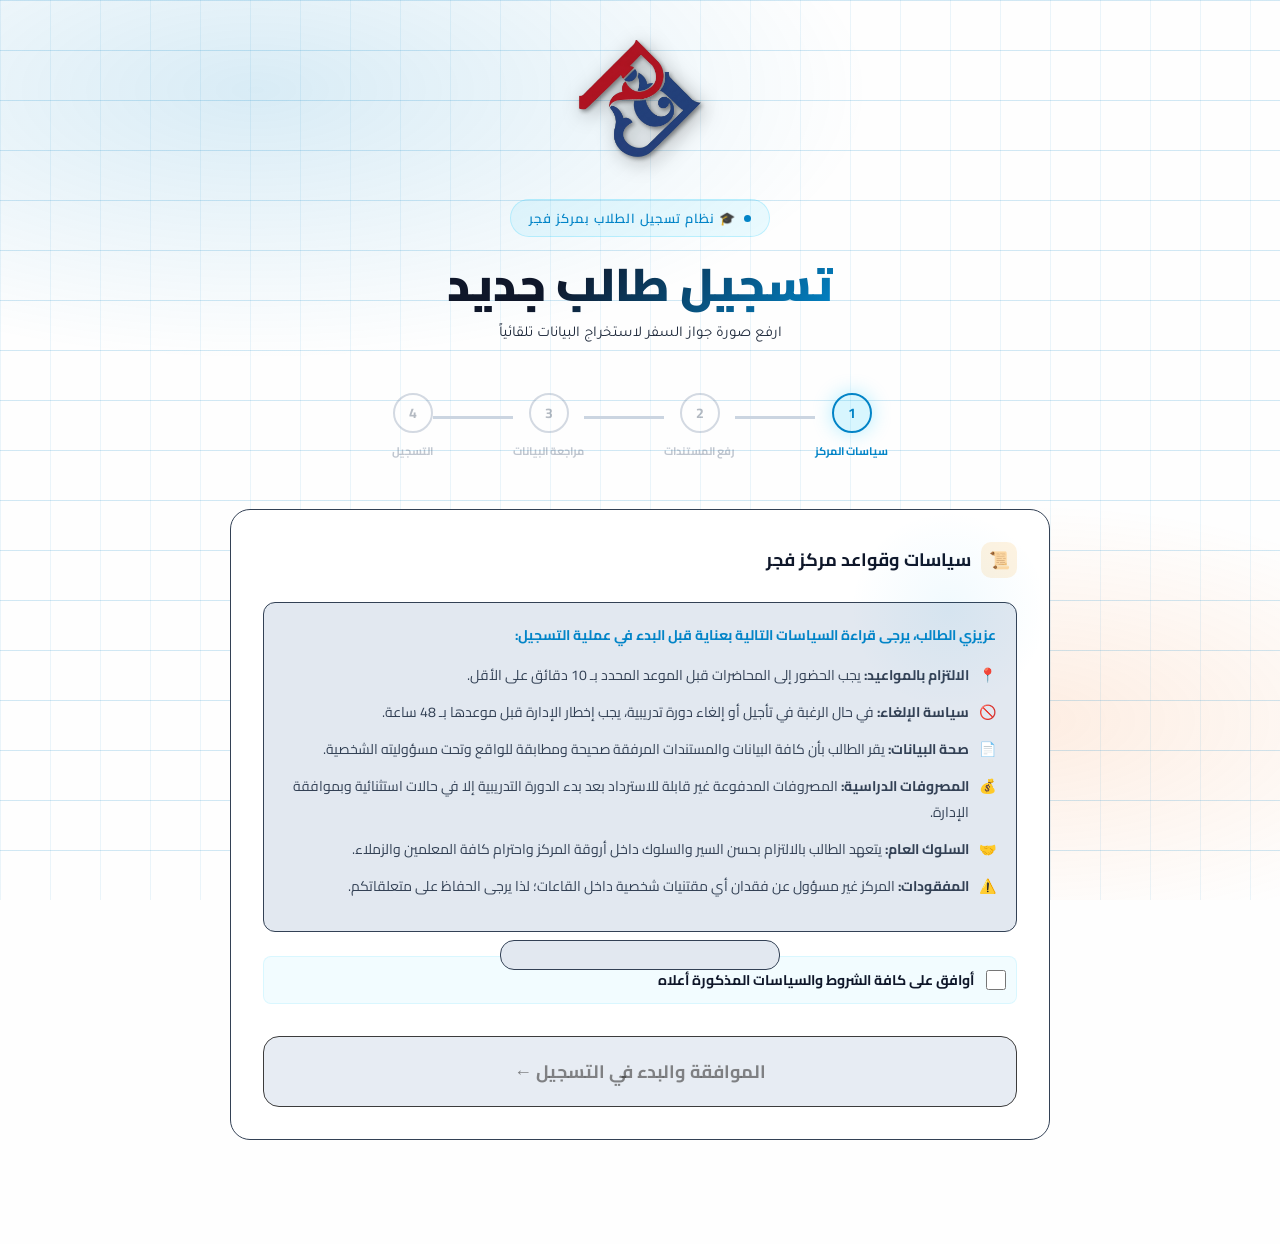
==== commit 3d9f6cdf: "some edits on css style and mintinance page v4" ====
--- a/static/index.html
+++ b/static/index.html
@@ -11,976 +11,7 @@
     rel="stylesheet">
   <link rel="stylesheet" href="https://unpkg.com/leaflet@1.9.4/dist/leaflet.css" />
   <script src="https://unpkg.com/leaflet@1.9.4/dist/leaflet.js"></script>
-  <style>
-    :root {
-      --bg: rgba(247, 247, 247, 0.12);
-      --surface: #ffffff;
-      --surface2: #e2e8f0;
-      --border: #334155;
-      --accent: #0284c7;
-      --accent2: #f97316;
-      --gold: #f59e0b;
-      --success: #059669;
-      --error: #dc2626;
-      --text: #0f172a;
-      --text-muted: #1e293b;
-      --text-dim: #334155;
-    }
-
-    * {
-      margin: 0;
-      padding: 0;
-      box-sizing: border-box;
-    }
-
-    body {
-      font-family: 'Cairo', sans-serif;
-      background: var(--bg);
-      color: var(--text);
-      min-height: 100vh;
-      overflow-x: hidden;
-      direction: rtl;
-    }
-
-    /* Animated background */
-    body::before {
-      content: '';
-      position: fixed;
-      inset: 0;
-      background:
-        radial-gradient(ellipse 80% 50% at 20% 10%, rgba(2, 132, 199, 0.15) 0%, transparent 60%),
-        radial-gradient(ellipse 60% 40% at 80% 80%, rgba(249, 115, 22, 0.12) 0%, transparent 60%);
-      pointer-events: none;
-      z-index: 0;
-    }
-
-    .grid-bg {
-      position: fixed;
-      inset: 0;
-      background-image:
-        linear-gradient(rgb(2 132 199 / 18%) 1.5px, transparent 1.5px),
-        linear-gradient(90deg, rgba(2, 132, 199, 0.08) 1.5px, transparent 1.5px);
-      background-size: 50px 50px;
-      pointer-events: none;
-      z-index: 0;
-    }
-
-    .container {
-      position: relative;
-      z-index: 1;
-      max-width: 860px;
-      margin: 0 auto;
-      padding: 40px 20px 80px;
-    }
-
-    @media (max-width: 600px) {
-      .container {
-        padding: 20px 15px 40px;
-      }
-
-      .header {
-        margin-bottom: 30px;
-      }
-    }
-
-    /* Header */
-    .header {
-      text-align: center;
-      margin-bottom: 50px;
-      display: flex;
-      flex-direction: column;
-      align-items: center;
-    }
-
-    .logo-container {
-      margin-bottom: 25px;
-      position: relative;
-    }
-
-    .main-logo {
-      width: 150px;
-      height: auto;
-      object-fit: contain;
-      filter: drop-shadow(2px 2px 2px rgba(0, 0, 0, 0.4)) drop-shadow(4px 4px 10px rgba(0, 0, 0, 0.3));
-      transition: all 0.3s ease;
-    }
-
-    .main-logo:hover {
-      transform: scale(1.05);
-    }
-
-    .header-badge {
-      display: inline-flex;
-      align-items: center;
-      gap: 8px;
-      background: rgba(0, 200, 255, 0.08);
-      border: 1px solid rgba(0, 200, 255, 0.2);
-      color: var(--accent);
-      padding: 6px 18px;
-      border-radius: 100px;
-      font-size: 13px;
-      font-weight: 600;
-      letter-spacing: 1px;
-      margin-bottom: 20px;
-    }
-
-    .header-badge::before {
-      content: '';
-      width: 7px;
-      height: 7px;
-      background: var(--accent);
-      border-radius: 50%;
-      animation: pulse 2s infinite;
-    }
-
-    @keyframes pulse {
-
-      0%,
-      100% {
-        opacity: 1;
-        transform: scale(1);
-      }
-
-      50% {
-        opacity: 0.4;
-        transform: scale(1.4);
-      }
-    }
-
-    .header h1 {
-      font-size: clamp(28px, 5vw, 46px);
-      font-weight: 900;
-      line-height: 1.2;
-      background: linear-gradient(135deg, var(--text) 30%, var(--accent) 100%);
-      -webkit-background-clip: text;
-      -webkit-text-fill-color: transparent;
-      background-clip: text;
-      margin-bottom: 12px;
-    }
-
-    .header p {
-      color: var(--text-muted);
-      font-size: 15px;
-      font-family: 'Tajawal', sans-serif;
-    }
-
-    /* Steps indicator */
-    .steps {
-      display: flex;
-      align-items: center;
-      justify-content: center;
-      gap: 0;
-      margin-bottom: 48px;
-    }
-
-    .step {
-      display: flex;
-      flex-direction: column;
-      align-items: center;
-      gap: 8px;
-      position: relative;
-    }
-
-    .step-num {
-      width: 40px;
-      height: 40px;
-      border-radius: 50%;
-      display: flex;
-      align-items: center;
-      justify-content: center;
-      font-weight: 700;
-      font-size: 14px;
-      border: 2px solid #94a3b8;
-      background: var(--surface);
-      color: #475569;
-      transition: all 0.4s ease;
-      position: relative;
-      z-index: 1;
-    }
-
-    .step.active .step-num {
-      border-color: var(--accent);
-      background: rgba(0, 200, 255, 0.15);
-      color: var(--accent);
-      box-shadow: 0 0 20px rgba(0, 200, 255, 0.3);
-    }
-
-    .step.done .step-num {
-      border-color: var(--success);
-      background: var(--success);
-      color: #fff;
-    }
-
-    .step.done .step-num::after {
-      content: '✓';
-    }
-
-    .step-label {
-      font-size: 11px;
-      color: #64748b;
-      font-weight: 700;
-      white-space: nowrap;
-    }
-
-    .step.active .step-label {
-      color: var(--accent);
-    }
-
-    .step.done .step-label {
-      color: var(--success);
-    }
-
-    .step-line {
-      height: 3px;
-      width: 80px;
-      background: #cbd5e1;
-      margin-bottom: 18px;
-      transition: background 0.4s;
-    }
-
-    .step-line.done {
-      background: var(--success);
-    }
-
-    @media (max-width: 600px) {
-      .steps {
-        margin-bottom: 32px;
-        gap: 0;
-      }
-
-      .step-line {
-        width: 35px;
-      }
-
-      .step-num {
-        width: 32px;
-        height: 32px;
-        font-size: 13px;
-      }
-
-      .step-label {
-        display: none;
-        /* Hide labels on mobile to save space */
-      }
-
-      .step-line {
-        margin-bottom: 0;
-        margin-top: 16px;
-        /* Align with center of step-num */
-      }
-    }
-
-    /* Cards */
-    .card {
-      background: var(--surface);
-      border: 1px solid var(--border);
-      border-radius: 20px;
-      padding: 32px;
-      margin-bottom: 24px;
-      position: relative;
-      overflow: hidden;
-      display: none;
-      animation: fadeUp 0.4s ease;
-    }
-
-    @media (max-width: 600px) {
-      .card {
-        padding: 20px 16px;
-        border-radius: 16px;
-      }
-
-      .card-title {
-        font-size: 16px;
-        margin-bottom: 20px;
-      }
-    }
-
-    .card.active {
-      display: block;
-    }
-
-    @keyframes fadeUp {
-      from {
-        opacity: 0;
-        transform: translateY(16px);
-      }
-
-      to {
-        opacity: 1;
-        transform: translateY(0);
-      }
-    }
-
-    .card::before {
-      content: '';
-      position: absolute;
-      top: 0;
-      right: 0;
-      width: 200px;
-      height: 200px;
-      background: radial-gradient(ellipse, rgba(14, 165, 233, 0.06), transparent 70%);
-      pointer-events: none;
-    }
-
-    .card-title {
-      font-size: 18px;
-      font-weight: 700;
-      color: var(--text);
-      margin-bottom: 24px;
-      display: flex;
-      align-items: center;
-      gap: 10px;
-    }
-
-    .card-title .icon {
-      width: 36px;
-      height: 36px;
-      border-radius: 10px;
-      display: flex;
-      align-items: center;
-      justify-content: center;
-      font-size: 17px;
-    }
-
-    .icon-blue {
-      background: rgba(0, 200, 255, 0.12);
-    }
-
-    .icon-purple {
-      background: rgba(124, 58, 237, 0.15);
-    }
-
-    .icon-gold {
-      background: rgba(245, 158, 11, 0.12);
-    }
-
-    .icon-green {
-      background: rgba(16, 185, 129, 0.12);
-    }
-
-    /* Upload zones */
-    .upload-grid {
-      display: grid;
-      grid-template-columns: 1fr 1fr;
-      gap: 16px;
-      margin-bottom: 24px;
-    }
-
-    @media (max-width: 600px) {
-      .upload-grid {
-        grid-template-columns: 1fr;
-      }
-    }
-
-    .upload-zone {
-      border: 2px dashed var(--border);
-      border-radius: 16px;
-      padding: 28px 20px;
-      text-align: center;
-      cursor: pointer;
-      transition: all 0.3s;
-      position: relative;
-      overflow: hidden;
-    }
-
-    .upload-zone:hover,
-    .upload-zone.dragover {
-      border-color: var(--accent);
-      background: rgba(0, 200, 255, 0.04);
-    }
-
-    .upload-zone.uploaded {
-      border-color: var(--success);
-      border-style: solid;
-      background: rgba(16, 185, 129, 0.04);
-    }
-
-    .upload-zone input[type=file] {
-      position: absolute;
-      inset: 0;
-      opacity: 0;
-      cursor: pointer;
-      width: 100%;
-      height: 100%;
-    }
-
-    .upload-icon {
-      font-size: 36px;
-      margin-bottom: 10px;
-    }
-
-    .upload-title {
-      font-weight: 700;
-      font-size: 15px;
-      color: var(--text);
-      margin-bottom: 4px;
-    }
-
-    .upload-sub {
-      font-size: 12px;
-      color: var(--text-muted);
-    }
-
-    .upload-preview {
-      width: 100%;
-      max-height: 120px;
-      object-fit: cover;
-      border-radius: 10px;
-      margin-bottom: 8px;
-      display: none;
-    }
-
-    .upload-zone.uploaded .upload-preview {
-      display: block;
-    }
-
-    .upload-zone.uploaded .upload-icon {
-      display: none;
-    }
-
-    .upload-zone.uploaded .upload-title {
-      font-size: 13px;
-      color: var(--success);
-    }
-
-    /* Extract button */
-    .btn-extract {
-      width: 100%;
-      padding: 16px;
-      background: linear-gradient(135deg, rgba(14, 165, 233, 0.08), rgba(245, 158, 11, 0.08));
-      border: 1px solid rgba(14, 165, 233, 0.2);
-      border-radius: 14px;
-      color: #0369a1;
-      font-family: 'Cairo', sans-serif;
-      font-size: 16px;
-      font-weight: 700;
-      cursor: pointer;
-      transition: all 0.3s;
-      display: flex;
-      align-items: center;
-      justify-content: center;
-      gap: 10px;
-    }
-
-    .btn-extract:hover:not(:disabled) {
-      background: linear-gradient(135deg, rgba(14, 165, 233, 0.12), rgba(245, 158, 11, 0.12));
-      box-shadow: 0 8px 25px rgba(14, 165, 233, 0.15);
-      transform: translateY(-1px);
-    }
-
-    .btn-extract:disabled {
-      opacity: 0.5;
-      cursor: not-allowed;
-    }
-
-    /* Loading */
-    .spinner {
-      width: 18px;
-      height: 18px;
-      border: 2px solid rgba(0, 200, 255, 0.3);
-      border-top-color: var(--accent);
-      border-radius: 50%;
-      animation: spin 0.7s linear infinite;
-    }
-
-    @keyframes spin {
-      to {
-        transform: rotate(360deg);
-      }
-    }
-
-    /* Form fields */
-    .form-grid {
-      display: grid;
-      grid-template-columns: 1fr 1fr;
-      gap: 16px;
-    }
-
-    @media (max-width: 600px) {
-      .form-grid {
-        grid-template-columns: 1fr;
-      }
-    }
-
-    .form-grid .full {
-      grid-column: 1 / -1;
-    }
-
-    .field {
-      display: flex;
-      flex-direction: column;
-      gap: 7px;
-    }
-
-    .field label {
-      font-size: 13px;
-      font-weight: 600;
-      color: var(--text-dim);
-      letter-spacing: 0.3px;
-    }
-
-    .field input,
-    .field select,
-    .field textarea {
-      background: var(--surface2);
-      border: 1.5px solid var(--border);
-      border-radius: 12px;
-      padding: 13px 16px;
-      color: var(--text);
-      font-family: 'Cairo', sans-serif;
-      font-size: 14px;
-      outline: none;
-      transition: all 0.25s;
-      direction: rtl;
-    }
-
-    .field input:focus,
-    .field select:focus,
-    .field textarea:focus {
-      border-color: var(--accent);
-      box-shadow: 0 0 0 3px rgba(0, 200, 255, 0.08);
-      background: #fdfdfd;
-    }
-
-    .field input.auto-filled {
-      border-color: rgba(16, 185, 129, 0.4);
-      background: rgba(16, 185, 129, 0.04);
-      color: var(--text);
-    }
-
-    .field input.auto-filled.failed {
-      border-color: rgba(239, 68, 68, 0.4) !important;
-      background: rgba(239, 68, 68, 0.04) !important;
-      box-shadow: 0 0 10px rgba(239, 68, 68, 0.1);
-    }
-
-    .field textarea {
-      resize: vertical;
-      min-height: 80px;
-    }
-
-    .field select option {
-      background: var(--surface);
-    }
-
-    /* Status Indicators - Hidden as per user request */
-    .status-indicator {
-      display: none !important;
-    }
-
-    .field input.valid,
-    .field select.valid,
-    .field textarea.valid {
-      border-color: var(--success) !important;
-      background: rgba(16, 185, 129, 0.05) !important;
-      box-shadow: 0 0 0 3px rgba(16, 185, 129, 0.1) !important;
-    }
-
-    .field input.failed,
-    .field select.failed,
-    .field textarea.failed,
-    .field input.expired {
-      border-color: var(--error) !important;
-      background: rgba(239, 68, 68, 0.05) !important;
-      box-shadow: 0 0 0 3px rgba(239, 68, 68, 0.1) !important;
-    }
-
-    .manual-hint {
-      color: var(--error);
-      font-size: 11px;
-      margin-top: 4px;
-      display: none;
-      font-weight: 600;
-    }
-
-    .failed+.manual-hint,
-    .failed+.field-tag+.manual-hint {
-      display: block;
-    }
-
-    .field-action-link {
-      font-size: 11px;
-      color: var(--accent);
-      cursor: pointer;
-      text-decoration: underline;
-      margin-right: 10px;
-      font-weight: 600;
-      transition: opacity 0.2s;
-    }
-
-    .field-action-link:hover {
-      opacity: 0.8;
-    }
-
-    /* Map Modal */
-    #map-modal {
-      position: fixed;
-      inset: 0;
-      background: rgba(0, 0, 0, 0.8);
-      z-index: 10000;
-      display: none;
-      align-items: center;
-      justify-content: center;
-      padding: 20px;
-    }
-
-    .map-container {
-      width: 100%;
-      max-width: 800px;
-      height: 80vh;
-      background: var(--surface);
-      border-radius: 20px;
-      border: 1px solid var(--border);
-      position: relative;
-      overflow: hidden;
-    }
-
-    #map {
-      height: 100%;
-      width: 100%;
-    }
-
-    .close-map {
-      position: absolute;
-      top: 15px;
-      left: 15px;
-      z-index: 1001;
-      background: var(--error);
-      color: #fff;
-      border: none;
-      padding: 8px 16px;
-      border-radius: 8px;
-      cursor: pointer;
-      font-weight: 700;
-    }
-
-    @keyframes flashRed {
-      0% {
-        box-shadow: 0 0 0 0 rgba(239, 68, 68, 0.4);
-      }
-
-      70% {
-        box-shadow: 0 0 0 10px rgba(239, 68, 68, 0);
-      }
-
-      100% {
-        box-shadow: 0 0 0 0 rgba(239, 68, 68, 0);
-      }
-    }
-
-    /* Divider */
-    .divider {
-      height: 1px;
-      background: var(--border);
-      margin: 28px 0;
-      position: relative;
-    }
-
-    .divider span {
-      position: absolute;
-      top: 50%;
-      left: 50%;
-      transform: translate(-50%, -50%);
-      background: var(--surface);
-      padding: 0 14px;
-      font-size: 12px;
-      color: var(--text-muted);
-      white-space: nowrap;
-    }
-
-    /* Submit button */
-    .btn-submit {
-      width: 100%;
-      padding: 18px;
-      background: linear-gradient(135deg, #0ea5e9, #f59e0b);
-      border: none;
-      border-radius: 16px;
-      color: #fff;
-      font-family: 'Cairo', sans-serif;
-      font-size: 18px;
-      font-weight: 700;
-      cursor: pointer;
-      transition: all 0.3s;
-      margin-top: 8px;
-      position: relative;
-      overflow: hidden;
-    }
-
-    .btn-submit::before {
-      content: '';
-      position: absolute;
-      inset: 0;
-      background: linear-gradient(135deg, rgba(255, 255, 255, 0.1), transparent);
-      opacity: 0;
-      transition: opacity 0.3s;
-    }
-
-    .btn-submit:hover::before {
-      opacity: 1;
-    }
-
-    .btn-submit:hover {
-      transform: translateY(-2px);
-      box-shadow: 0 12px 30px rgba(14, 165, 233, 0.25);
-    }
-
-    .btn-submit:disabled {
-      background: #e2e8f0;
-      color: #94a3b8;
-      opacity: 0.8;
-      cursor: not-allowed;
-      transform: none;
-      border: 1px solid #cbd5e1;
-    }
-
-    /* Toast */
-    .toast {
-      position: fixed;
-      bottom: 30px;
-      left: 50%;
-      transform: translateX(-50%) translateY(100px);
-      background: var(--surface2);
-      border: 1px solid var(--border);
-      border-radius: 14px;
-      padding: 14px 24px;
-      display: flex;
-      align-items: center;
-      gap: 10px;
-      font-size: 14px;
-      font-weight: 600;
-      z-index: 1000;
-      transition: transform 0.4s cubic-bezier(0.34, 1.56, 0.64, 1);
-      min-width: 280px;
-      justify-content: center;
-    }
-
-    .toast.show {
-      transform: translateX(-50%) translateY(0);
-    }
-
-    .toast.success {
-      border-color: rgba(16, 185, 129, 0.4);
-      color: var(--success);
-    }
-
-    .toast.error {
-      border-color: rgba(239, 68, 68, 0.4);
-      color: var(--error);
-    }
-
-    /* Success screen */
-    #step-success {
-      text-align: center;
-      padding: 60px 32px;
-    }
-
-    .success-ring {
-      width: 100px;
-      height: 100px;
-      border-radius: 50%;
-      border: 3px solid var(--success);
-      display: flex;
-      align-items: center;
-      justify-content: center;
-      font-size: 42px;
-      margin: 0 auto 28px;
-      position: relative;
-      box-shadow: 0 0 40px rgba(16, 185, 129, 0.3), inset 0 0 20px rgba(16, 185, 129, 0.05);
-      animation: ringPop 0.5s cubic-bezier(0.34, 1.56, 0.64, 1);
-    }
-
-    @keyframes ringPop {
-      from {
-        transform: scale(0);
-        opacity: 0;
-      }
-
-      to {
-        transform: scale(1);
-        opacity: 1;
-      }
-    }
-
-    .success-title {
-      font-size: 26px;
-      font-weight: 900;
-      color: var(--text);
-      margin-bottom: 10px;
-    }
-
-    .success-sub {
-      color: var(--text-muted);
-      font-size: 18px;
-      margin-bottom: 10px;
-    }
-
-    .queue-display {
-      font-size: 96px;
-      font-weight: 900;
-      background: linear-gradient(135deg, var(--accent), var(--accent2));
-      -webkit-background-clip: text;
-      -webkit-text-fill-color: transparent;
-      background-clip: text;
-      margin: 20px 0;
-      text-shadow: 0 10px 40px rgba(0, 200, 255, 0.2);
-      font-family: 'Tajawal', sans-serif;
-      animation: popIn 0.6s cubic-bezier(0.34, 1.56, 0.64, 1);
-    }
-
-    @keyframes popIn {
-      0% {
-        transform: scale(0.5);
-        opacity: 0;
-      }
-
-      100% {
-        transform: scale(1);
-        opacity: 1;
-      }
-    }
-
-    .code-box {
-      background: var(--surface2);
-      border: 2px solid rgba(0, 200, 255, 0.25);
-      border-radius: 20px;
-      padding: 28px;
-      display: inline-block;
-      margin-bottom: 32px;
-      position: relative;
-    }
-
-    .code-label {
-      font-size: 12px;
-      color: var(--text-muted);
-      letter-spacing: 2px;
-      text-transform: uppercase;
-      margin-bottom: 12px;
-    }
-
-    .code-value {
-      font-size: 38px;
-      font-weight: 900;
-      font-family: 'Tajawal', monospace;
-      background: linear-gradient(135deg, var(--accent), var(--accent2));
-      -webkit-background-clip: text;
-      -webkit-text-fill-color: transparent;
-      background-clip: text;
-      letter-spacing: 3px;
-    }
-
-    .code-copy {
-      position: absolute;
-      top: 12px;
-      left: 12px;
-      background: rgba(0, 200, 255, 0.1);
-      border: 1px solid rgba(0, 200, 255, 0.2);
-      border-radius: 8px;
-      padding: 6px 12px;
-      color: var(--accent);
-      font-size: 12px;
-      cursor: pointer;
-      font-family: 'Cairo', sans-serif;
-      transition: all 0.2s;
-    }
-
-    .code-copy:hover {
-      background: rgba(0, 200, 255, 0.2);
-    }
-
-    .btn-new {
-      padding: 14px 40px;
-      background: transparent;
-      border: 1.5px solid var(--border);
-      border-radius: 14px;
-      color: var(--text-dim);
-      font-family: 'Cairo', sans-serif;
-      font-size: 15px;
-      font-weight: 600;
-      cursor: pointer;
-      transition: all 0.3s;
-    }
-
-    .btn-new:hover {
-      border-color: var(--accent);
-      color: var(--accent);
-    }
-
-    /* Alert boxes */
-    .alert {
-      border-radius: 12px;
-      padding: 14px 18px;
-      font-size: 13px;
-      display: flex;
-      align-items: flex-start;
-      gap: 10px;
-      margin-top: 16px;
-    }
-
-    .alert-info {
-      background: rgba(0, 200, 255, 0.07);
-      border: 1px solid rgba(0, 200, 255, 0.2);
-      color: #0369a1;
-    }
-
-    .alert-error {
-      background: rgba(239, 68, 68, 0.07);
-      border: 1px solid rgba(239, 68, 68, 0.2);
-      color: #b91c1c;
-    }
-
-    .alert-success {
-      background: rgba(16, 185, 129, 0.07);
-      border: 1px solid rgba(16, 185, 129, 0.2);
-      color: #047857;
-    }
-
-    /* Back button */
-    .btn-back {
-      background: transparent;
-      border: none;
-      color: var(--text-muted);
-      font-family: 'Cairo', sans-serif;
-      font-size: 14px;
-      cursor: pointer;
-      display: flex;
-      align-items: center;
-      gap: 6px;
-      margin-bottom: 24px;
-      transition: color 0.2s;
-    }
-
-    .btn-back:hover {
-      color: var(--accent);
-    }
-
-    .tip-box {
-      background: rgba(245, 158, 11, 0.1);
-      border: 1px solid rgba(245, 158, 11, 0.2);
-      border-radius: 12px;
-      padding: 12px 16px;
-      margin-bottom: 24px;
-      display: flex;
-      gap: 12px;
-      align-items: center;
-    }
-
-    .tip-box .icon {
-      font-size: 20px;
-    }
-
-    .tip-box .tip-text {
-      font-size: 13px;
-      color: #f59e0b;
-      line-height: 1.5;
-      text-align: right;
-      width: 100%;
-    }
-
-    .tip-box .tip-text b {
-      color: #92400e;
-      text-shadow: none;
-    }
-  </style>
+  <link rel="stylesheet" href="/static/css/index.css">
 </head>
 
 <body>
@@ -1064,7 +95,6 @@
           </li>
         </ul>
       </div>
-
       <div
         style="display: flex; align-items: center; gap: 12px; margin-bottom: 24px; padding: 10px; background: rgba(0, 200, 255, 0.05); border-radius: 8px; border: 1px solid rgba(0, 200, 255, 0.1);">
         <input type="checkbox" id="policy-check" style="width: 20px; height: 20px; cursor: pointer;"
@@ -1113,22 +143,18 @@
         <span id="extract-text">استخراج البيانات تلقائياً</span>
       </button>
 
-      <div class="alert alert-info" style="margin-top:20px">
-        ℹ️ سيتم استخراج بياناتك تلقائياً من جواز السفر باستخدام تقنية OCR وتحليل MRZ
-      </div>
-    </div>
-
-    <!-- Step 3: Review & Complete -->
-    <div class="card" id="step-review">
-      <button class="btn-back" onclick="goBack()">← رجوع</button>
-
-      <div class="tip-box">
+      <div class="tip-box" style="margin-top:20px">
         <span class="icon">💡</span>
         <div class="tip-text">
           <strong>نصيحة لتسريع التسجيل:</strong>
           صور الجواز في إضاءة جيدة <b>بدون فلاش</b>، وتأكد من ظهور الأركان الأربعة بوضوح.
         </div>
       </div>
+    </div>
+
+    <!-- Step 3: Review & Complete -->
+    <div class="card" id="step-review">
+      <button class="btn-back" onclick="goBack()">← رجوع</button>
 
       <!-- Auto-filled data -->
       <div class="card-title">
--- a/static/css/index.css
+++ b/static/css/index.css
@@ -0,0 +1,970 @@
+/* index.html */
+   :root {
+       --bg: rgba(247, 247, 247, 0.12);
+       --surface: #ffffff;
+       --surface2: #e2e8f0;
+       --border: #334155;
+       --accent: #0284c7;
+       --accent2: #f97316;
+       --gold: #f59e0b;
+       --success: #059669;
+       --error: #dc2626;
+       --text: #0f172a;
+       --text-muted: #1e293b;
+       --text-dim: #334155;
+   }
+
+   * {
+       margin: 0;
+       padding: 0;
+       box-sizing: border-box;
+   }
+
+   body {
+       font-family: 'Cairo', sans-serif;
+       background: var(--bg);
+       color: var(--text);
+       min-height: 100vh;
+       overflow-x: hidden;
+       direction: rtl;
+   }
+
+   /* Animated background */
+   body::before {
+       content: '';
+       position: fixed;
+       inset: 0;
+       background:
+           radial-gradient(ellipse 80% 50% at 20% 10%, rgba(2, 132, 199, 0.15) 0%, transparent 60%),
+           radial-gradient(ellipse 60% 40% at 80% 80%, rgba(249, 115, 22, 0.12) 0%, transparent 60%);
+       pointer-events: none;
+       z-index: 0;
+   }
+
+   .grid-bg {
+       position: fixed;
+       inset: 0;
+       background-image:
+           linear-gradient(rgb(2 132 199 / 18%) 1.5px, transparent 1.5px),
+           linear-gradient(90deg, rgba(2, 132, 199, 0.08) 1.5px, transparent 1.5px);
+       background-size: 50px 50px;
+       pointer-events: none;
+       z-index: 0;
+   }
+
+   .container {
+       position: relative;
+       z-index: 1;
+       max-width: 860px;
+       margin: 0 auto;
+       padding: 40px 20px 80px;
+   }
+
+   @media (max-width: 600px) {
+       .container {
+           padding: 20px 15px 40px;
+       }
+
+       .header {
+           margin-bottom: 30px;
+       }
+   }
+
+   /* Header */
+   .header {
+       text-align: center;
+       margin-bottom: 50px;
+       display: flex;
+       flex-direction: column;
+       align-items: center;
+   }
+
+   .logo-container {
+       margin-bottom: 25px;
+       position: relative;
+   }
+
+   .main-logo {
+       width: 150px;
+       height: auto;
+       object-fit: contain;
+       filter: drop-shadow(2px 2px 2px rgba(0, 0, 0, 0.4)) drop-shadow(4px 4px 10px rgba(0, 0, 0, 0.3));
+       transition: all 0.3s ease;
+   }
+
+   .main-logo:hover {
+       transform: scale(1.05);
+   }
+
+   .header-badge {
+       display: inline-flex;
+       align-items: center;
+       gap: 8px;
+       background: rgba(0, 200, 255, 0.08);
+       border: 1px solid rgba(0, 200, 255, 0.2);
+       color: var(--accent);
+       padding: 6px 18px;
+       border-radius: 100px;
+       font-size: 13px;
+       font-weight: 600;
+       letter-spacing: 1px;
+       margin-bottom: 20px;
+   }
+
+   .header-badge::before {
+       content: '';
+       width: 7px;
+       height: 7px;
+       background: var(--accent);
+       border-radius: 50%;
+       animation: pulse 2s infinite;
+   }
+
+   @keyframes pulse {
+
+       0%,
+       100% {
+           opacity: 1;
+           transform: scale(1);
+       }
+
+       50% {
+           opacity: 0.4;
+           transform: scale(1.4);
+       }
+   }
+
+   .header h1 {
+       font-size: clamp(28px, 5vw, 46px);
+       font-weight: 900;
+       line-height: 1.2;
+       background: linear-gradient(135deg, var(--text) 30%, var(--accent) 100%);
+       -webkit-background-clip: text;
+       -webkit-text-fill-color: transparent;
+       background-clip: text;
+       margin-bottom: 12px;
+   }
+
+   .header p {
+       color: var(--text-muted);
+       font-size: 15px;
+       font-family: 'Tajawal', sans-serif;
+   }
+
+   /* Steps indicator */
+   .steps {
+       display: flex;
+       align-items: center;
+       justify-content: center;
+       gap: 0;
+       margin-bottom: 48px;
+   }
+
+   .step {
+       display: flex;
+       flex-direction: column;
+       align-items: center;
+       gap: 8px;
+       position: relative;
+   }
+
+   .step-num {
+       width: 40px;
+       height: 40px;
+       border-radius: 50%;
+       display: flex;
+       align-items: center;
+       justify-content: center;
+       font-weight: 700;
+       font-size: 14px;
+       border: 2px solid #94a3b8;
+       background: var(--surface);
+       color: #475569;
+       transition: all 0.4s ease;
+       position: relative;
+       z-index: 1;
+   }
+
+   .step.active .step-num {
+       border-color: var(--accent);
+       background: rgba(0, 200, 255, 0.15);
+       color: var(--accent);
+       box-shadow: 0 0 20px rgba(0, 200, 255, 0.3);
+   }
+
+   .step.done .step-num {
+       border-color: var(--success);
+       background: var(--success);
+       color: #fff;
+   }
+
+   .step.done .step-num::after {
+       content: '✓';
+   }
+
+   .step-label {
+       font-size: 11px;
+       color: #64748b;
+       font-weight: 700;
+       white-space: nowrap;
+   }
+
+   .step.active .step-label {
+       color: var(--accent);
+   }
+
+   .step.done .step-label {
+       color: var(--success);
+   }
+
+   .step-line {
+       height: 3px;
+       width: 80px;
+       background: #cbd5e1;
+       margin-bottom: 18px;
+       transition: background 0.4s;
+   }
+
+   .step-line.done {
+       background: var(--success);
+   }
+
+   @media (max-width: 600px) {
+       .steps {
+           margin-bottom: 32px;
+           gap: 0;
+       }
+
+       .step-line {
+           width: 35px;
+       }
+
+       .step-num {
+           width: 32px;
+           height: 32px;
+           font-size: 13px;
+       }
+
+       .step-label {
+           display: none;
+           /* Hide labels on mobile to save space */
+       }
+
+       .step-line {
+           margin-bottom: 0;
+           margin-top: 16px;
+           /* Align with center of step-num */
+       }
+   }
+
+   /* Cards */
+   .card {
+       background: var(--surface);
+       border: 1px solid var(--border);
+       border-radius: 20px;
+       padding: 32px;
+       margin-bottom: 24px;
+       position: relative;
+       overflow: hidden;
+       display: none;
+       animation: fadeUp 0.4s ease;
+   }
+
+   @media (max-width: 600px) {
+       .card {
+           padding: 20px 16px;
+           border-radius: 16px;
+       }
+
+       .card-title {
+           font-size: 16px;
+           margin-bottom: 20px;
+       }
+   }
+
+   .card.active {
+       display: block;
+   }
+
+   @keyframes fadeUp {
+       from {
+           opacity: 0;
+           transform: translateY(16px);
+       }
+
+       to {
+           opacity: 1;
+           transform: translateY(0);
+       }
+   }
+
+   .card::before {
+       content: '';
+       position: absolute;
+       top: 0;
+       right: 0;
+       width: 200px;
+       height: 200px;
+       background: radial-gradient(ellipse, rgba(14, 165, 233, 0.06), transparent 70%);
+       pointer-events: none;
+   }
+
+   .card-title {
+       font-size: 18px;
+       font-weight: 700;
+       color: var(--text);
+       margin-bottom: 24px;
+       display: flex;
+       align-items: center;
+       gap: 10px;
+       
+   }
+
+   .card-title .icon {
+       width: 36px;
+       height: 36px;
+       border-radius: 10px;
+       display: flex;
+       align-items: center;
+       justify-content: center;
+       font-size: 17px;
+   }
+
+   .icon-blue {
+       background: rgba(0, 200, 255, 0.12);
+   }
+
+   .icon-purple {
+       background: rgba(124, 58, 237, 0.15);
+   }
+
+   .icon-gold {
+       background: rgba(245, 158, 11, 0.12);
+   }
+
+   .icon-green {
+       background: rgba(16, 185, 129, 0.12);
+   }
+
+   /* Upload zones */
+   .upload-grid {
+       display: grid;
+       grid-template-columns: 1fr 1fr;
+       gap: 16px;
+       margin-bottom: 24px;
+   }
+
+   @media (max-width: 600px) {
+       .upload-grid {
+           grid-template-columns: 1fr;
+       }
+   }
+
+   .upload-zone {
+       border: 2px dashed var(--border);
+       border-radius: 16px;
+       padding: 28px 20px;
+       text-align: center;
+       cursor: pointer;
+       transition: all 0.3s;
+       position: relative;
+       overflow: hidden;
+   }
+
+   .upload-zone:hover,
+   .upload-zone.dragover {
+       border-color: var(--accent);
+       background: rgba(0, 200, 255, 0.04);
+   }
+
+   .upload-zone.uploaded {
+       border-color: var(--success);
+       border-style: solid;
+       background: rgba(16, 185, 129, 0.04);
+   }
+
+   .upload-zone input[type=file] {
+       position: absolute;
+       inset: 0;
+       opacity: 0;
+       cursor: pointer;
+       width: 100%;
+       height: 100%;
+   }
+
+   .upload-icon {
+       font-size: 36px;
+       margin-bottom: 10px;
+   }
+
+   .upload-title {
+       font-weight: 700;
+       font-size: 15px;
+       color: var(--text);
+       margin-bottom: 4px;
+   }
+
+   .upload-sub {
+       font-size: 12px;
+       color: var(--text-muted);
+   }
+
+   .upload-preview {
+       width: 100%;
+       max-height: 120px;
+       object-fit: cover;
+       border-radius: 10px;
+       margin-bottom: 8px;
+       display: none;
+   }
+
+   .upload-zone.uploaded .upload-preview {
+       display: block;
+   }
+
+   .upload-zone.uploaded .upload-icon {
+       display: none;
+   }
+
+   .upload-zone.uploaded .upload-title {
+       font-size: 13px;
+       color: var(--success);
+   }
+
+   /* Extract button */
+   .btn-extract {
+       width: 100%;
+       padding: 16px;
+       background: linear-gradient(135deg, rgba(14, 165, 233, 0.08), rgba(245, 158, 11, 0.08));
+       border: 1px solid rgba(14, 165, 233, 0.2);
+       border-radius: 14px;
+       color: #0369a1;
+       font-family: 'Cairo', sans-serif;
+       font-size: 16px;
+       font-weight: 700;
+       cursor: pointer;
+       transition: all 0.3s;
+       display: flex;
+       align-items: center;
+       justify-content: center;
+       gap: 10px;
+   }
+
+   .btn-extract:hover:not(:disabled) {
+       background: linear-gradient(135deg, rgba(14, 165, 233, 0.12), rgba(245, 158, 11, 0.12));
+       box-shadow: 0 8px 25px rgba(14, 165, 233, 0.15);
+       transform: translateY(-1px);
+   }
+
+   .btn-extract:disabled {
+       opacity: 0.5;
+       cursor: not-allowed;
+   }
+
+   /* Loading */
+   .spinner {
+       width: 18px;
+       height: 18px;
+       border: 2px solid rgba(0, 200, 255, 0.3);
+       border-top-color: var(--accent);
+       border-radius: 50%;
+       animation: spin 0.7s linear infinite;
+   }
+
+   @keyframes spin {
+       to {
+           transform: rotate(360deg);
+       }
+   }
+
+   /* Form fields */
+   .form-grid {
+       display: grid;
+       grid-template-columns: 1fr 1fr;
+       gap: 16px;
+   }
+
+   @media (max-width: 600px) {
+       .form-grid {
+           grid-template-columns: 1fr;
+       }
+   }
+
+   .form-grid .full {
+       grid-column: 1 / -1;
+   }
+
+   .field {
+       display: flex;
+       flex-direction: column;
+       gap: 7px;
+   }
+
+   .field label {
+       font-size: 13px;
+       font-weight: 600;
+       color: var(--text-dim);
+       letter-spacing: 0.3px;
+   }
+
+   .field input,
+   .field select,
+   .field textarea {
+       background: var(--surface2);
+       border: 1.5px solid var(--border);
+       border-radius: 12px;
+       padding: 13px 16px;
+       color: var(--text);
+       font-family: 'Cairo', sans-serif;
+       font-size: 14px;
+       outline: none;
+       transition: all 0.25s;
+       direction: rtl;
+   }
+
+   .field input:focus,
+   .field select:focus,
+   .field textarea:focus {
+       border-color: var(--accent);
+       box-shadow: 0 0 0 3px rgba(0, 200, 255, 0.08);
+       background: #fdfdfd;
+   }
+
+   .field input.auto-filled {
+       border-color: rgba(16, 185, 129, 0.4);
+       background: rgba(16, 185, 129, 0.04);
+       color: var(--text);
+   }
+
+   .field input.auto-filled.failed {
+       border-color: rgba(239, 68, 68, 0.4) !important;
+       background: rgba(239, 68, 68, 0.04) !important;
+       box-shadow: 0 0 10px rgba(239, 68, 68, 0.1);
+   }
+
+   .field textarea {
+       resize: vertical;
+       min-height: 80px;
+   }
+
+   .field select option {
+       background: var(--surface);
+   }
+
+   /* Status Indicators - Hidden as per user request */
+   .status-indicator {
+       display: none !important;
+   }
+
+   .field input.valid,
+   .field select.valid,
+   .field textarea.valid {
+       border-color: var(--success) !important;
+       background: rgba(16, 185, 129, 0.05) !important;
+       box-shadow: 0 0 0 3px rgba(16, 185, 129, 0.1) !important;
+   }
+
+   .field input.failed,
+   .field select.failed,
+   .field textarea.failed,
+   .field input.expired {
+       border-color: var(--error) !important;
+       background: rgba(239, 68, 68, 0.05) !important;
+       box-shadow: 0 0 0 3px rgba(239, 68, 68, 0.1) !important;
+   }
+
+   .manual-hint {
+       color: var(--error);
+       font-size: 11px;
+       margin-top: 4px;
+       display: none;
+       font-weight: 600;
+   }
+
+   .failed+.manual-hint,
+   .failed+.field-tag+.manual-hint {
+       display: block;
+   }
+
+   .field-action-link {
+       font-size: 11px;
+       color: var(--accent);
+       cursor: pointer;
+       text-decoration: underline;
+       margin-right: 10px;
+       font-weight: 600;
+       transition: opacity 0.2s;
+   }
+
+   .field-action-link:hover {
+       opacity: 0.8;
+   }
+
+   /* Map Modal */
+   #map-modal {
+       position: fixed;
+       inset: 0;
+       background: rgba(0, 0, 0, 0.8);
+       z-index: 10000;
+       display: none;
+       align-items: center;
+       justify-content: center;
+       padding: 20px;
+   }
+
+   .map-container {
+       width: 100%;
+       max-width: 800px;
+       height: 80vh;
+       background: var(--surface);
+       border-radius: 20px;
+       border: 1px solid var(--border);
+       position: relative;
+       overflow: hidden;
+   }
+
+   #map {
+       height: 100%;
+       width: 100%;
+   }
+
+   .close-map {
+       position: absolute;
+       top: 15px;
+       left: 15px;
+       z-index: 1001;
+       background: var(--error);
+       color: #fff;
+       border: none;
+       padding: 8px 16px;
+       border-radius: 8px;
+       cursor: pointer;
+       font-weight: 700;
+   }
+
+   @keyframes flashRed {
+       0% {
+           box-shadow: 0 0 0 0 rgba(239, 68, 68, 0.4);
+       }
+
+       70% {
+           box-shadow: 0 0 0 10px rgba(239, 68, 68, 0);
+       }
+
+       100% {
+           box-shadow: 0 0 0 0 rgba(239, 68, 68, 0);
+       }
+   }
+
+   /* Divider */
+   .divider {
+       height: 1px;
+       background: var(--border);
+       margin: 28px 0;
+       position: relative;
+   }
+
+   .divider span {
+       position: absolute;
+       top: 50%;
+       left: 50%;
+       transform: translate(-50%, -50%);
+       background: var(--surface);
+       padding: 0 14px;
+       font-size: 12px;
+       color: var(--text-muted);
+       white-space: nowrap;
+   }
+
+   /* Submit button */
+   .btn-submit {
+       width: 100%;
+       padding: 18px;
+       background: linear-gradient(135deg, #000000, #0b9ff5);
+       border: none;
+       border-radius: 16px;
+       color: #fff;
+       font-family: 'Cairo', sans-serif;
+       font-size: 18px;
+       font-weight: 700;
+       cursor: pointer;
+       transition: all 0.3s;
+       margin-top: 8px;
+       position: relative;
+       overflow: hidden;
+   }
+
+   .btn-submit::before {
+       content: '';
+       position: absolute;
+       inset: 0;
+       background: linear-gradient(135deg, rgba(255, 255, 255, 0.1), transparent);
+       opacity: 0;
+       transition: opacity 0.3s;
+   }
+
+   .btn-submit:hover::before {
+       opacity: 1;
+   }
+
+   .btn-submit:hover {
+       transform: translateY(-2px);
+       box-shadow: 0 12px 30px rgba(14, 165, 233, 0.25);
+   }
+
+   .btn-submit:disabled {
+       background: #e2e8f0;
+       color: #00000094;
+       opacity: 0.8;
+       cursor: not-allowed;
+       transform: none;
+       border: 1px solid #0c0c0c;
+   }
+
+   /* Toast */
+   .toast {
+       position: fixed;
+       bottom: 30px;
+       left: 50%;
+       transform: translateX(-50%) translateY(100px);
+       background: var(--surface2);
+       border: 1px solid var(--border);
+       border-radius: 14px;
+       padding: 14px 24px;
+       display: flex;
+       align-items: center;
+       gap: 10px;
+       font-size: 14px;
+       font-weight: 600;
+       z-index: 1000;
+       transition: transform 0.4s cubic-bezier(0.34, 1.56, 0.64, 1);
+       min-width: 280px;
+       justify-content: center;
+   }
+
+   .toast.show {
+       transform: translateX(-50%) translateY(0);
+   }
+
+   .toast.success {
+       border-color: rgba(16, 185, 129, 0.4);
+       color: var(--success);
+   }
+
+   .toast.error {
+       border-color: rgba(239, 68, 68, 0.4);
+       color: var(--error);
+   }
+
+   /* Success screen */
+   #step-success {
+       text-align: center;
+       padding: 60px 32px;
+   }
+
+   .success-ring {
+       width: 100px;
+       height: 100px;
+       border-radius: 50%;
+       border: 3px solid var(--success);
+       display: flex;
+       align-items: center;
+       justify-content: center;
+       font-size: 42px;
+       margin: 0 auto 28px;
+       position: relative;
+       box-shadow: 0 0 40px rgba(16, 185, 129, 0.3), inset 0 0 20px rgba(16, 185, 129, 0.05);
+       animation: ringPop 0.5s cubic-bezier(0.34, 1.56, 0.64, 1);
+   }
+
+   @keyframes ringPop {
+       from {
+           transform: scale(0);
+           opacity: 0;
+       }
+
+       to {
+           transform: scale(1);
+           opacity: 1;
+       }
+   }
+
+   .success-title {
+       font-size: 26px;
+       font-weight: 900;
+       color: var(--text);
+       margin-bottom: 10px;
+   }
+
+   .success-sub {
+       color: var(--text-muted);
+       font-size: 18px;
+       margin-bottom: 10px;
+   }
+
+   .queue-display {
+       font-size: 96px;
+       font-weight: 900;
+       background: linear-gradient(135deg, var(--accent), var(--accent2));
+       -webkit-background-clip: text;
+       -webkit-text-fill-color: transparent;
+       background-clip: text;
+       margin: 20px 0;
+       text-shadow: 0 10px 40px rgba(0, 200, 255, 0.2);
+       font-family: 'Tajawal', sans-serif;
+       animation: popIn 0.6s cubic-bezier(0.34, 1.56, 0.64, 1);
+   }
+
+   @keyframes popIn {
+       0% {
+           transform: scale(0.5);
+           opacity: 0;
+       }
+
+       100% {
+           transform: scale(1);
+           opacity: 1;
+       }
+   }
+
+   .code-box {
+       background: var(--surface2);
+       border: 2px solid rgba(0, 200, 255, 0.25);
+       border-radius: 20px;
+       padding: 28px;
+       display: inline-block;
+       margin-bottom: 32px;
+       position: relative;
+   }
+
+   .code-label {
+       font-size: 12px;
+       color: var(--text-muted);
+       letter-spacing: 2px;
+       text-transform: uppercase;
+       margin-bottom: 12px;
+   }
+
+   .code-value {
+       font-size: 38px;
+       font-weight: 900;
+       font-family: 'Tajawal', monospace;
+       background: linear-gradient(135deg, var(--accent), var(--accent2));
+       -webkit-background-clip: text;
+       -webkit-text-fill-color: transparent;
+       background-clip: text;
+       letter-spacing: 3px;
+   }
+
+   .code-copy {
+       position: absolute;
+       top: 12px;
+       left: 12px;
+       background: rgba(0, 200, 255, 0.1);
+       border: 1px solid rgba(0, 200, 255, 0.2);
+       border-radius: 8px;
+       padding: 6px 12px;
+       color: var(--accent);
+       font-size: 12px;
+       cursor: pointer;
+       font-family: 'Cairo', sans-serif;
+       transition: all 0.2s;
+   }
+
+   .code-copy:hover {
+       background: rgba(0, 200, 255, 0.2);
+   }
+
+   .btn-new {
+       padding: 14px 40px;
+       background: transparent;
+       border: 1.5px solid var(--border);
+       border-radius: 14px;
+       color: var(--text-dim);
+       font-family: 'Cairo', sans-serif;
+       font-size: 15px;
+       font-weight: 600;
+       cursor: pointer;
+       transition: all 0.3s;
+   }
+
+   .btn-new:hover {
+       border-color: var(--accent);
+       color: var(--accent);
+   }
+
+   /* Alert boxes */
+   .alert {
+       border-radius: 12px;
+       padding: 14px 18px;
+       font-size: 13px;
+       display: flex;
+       align-items: flex-start;
+       gap: 10px;
+       margin-top: 16px;
+   }
+
+   .alert-info {
+       background: rgba(0, 200, 255, 0.07);
+       border: 1px solid rgba(0, 200, 255, 0.2);
+       color: #0369a1;
+   }
+
+   .alert-error {
+       background: rgba(239, 68, 68, 0.07);
+       border: 1px solid rgba(239, 68, 68, 0.2);
+       color: #b91c1c;
+   }
+
+   .alert-success {
+       background: rgba(16, 185, 129, 0.07);
+       border: 1px solid rgba(16, 185, 129, 0.2);
+       color: #047857;
+   }
+
+   /* Back button */
+   .btn-back {
+       background: transparent;
+       border: none;
+       color: var(--text-muted);
+       font-family: 'Cairo', sans-serif;
+       font-size: 14px;
+       cursor: pointer;
+       display: flex;
+       align-items: center;
+       gap: 6px;
+       margin-bottom: 24px;
+       transition: color 0.2s;
+   }
+
+   .btn-back:hover {
+       color: var(--accent);
+   }
+
+   .tip-box {
+       background: rgba(245, 158, 11, 0.1);
+       border: 1px solid rgba(245, 158, 11, 0.2);
+       border-radius: 12px;
+       padding: 12px 16px;
+       margin-bottom: 24px;
+       display: flex;
+       gap: 12px;
+       align-items: center;
+   }
+
+   .tip-box .icon {
+       font-size: 20px;
+   }
+
+   .tip-box .tip-text {
+       font-size: 13px;
+       color: #f70303;
+       line-height: 1.5;
+       text-align: right;
+       width: 100%;
+   }
+
+   .tip-box .tip-text b {
+       color: #92400e;
+       text-shadow: none;
+   }
